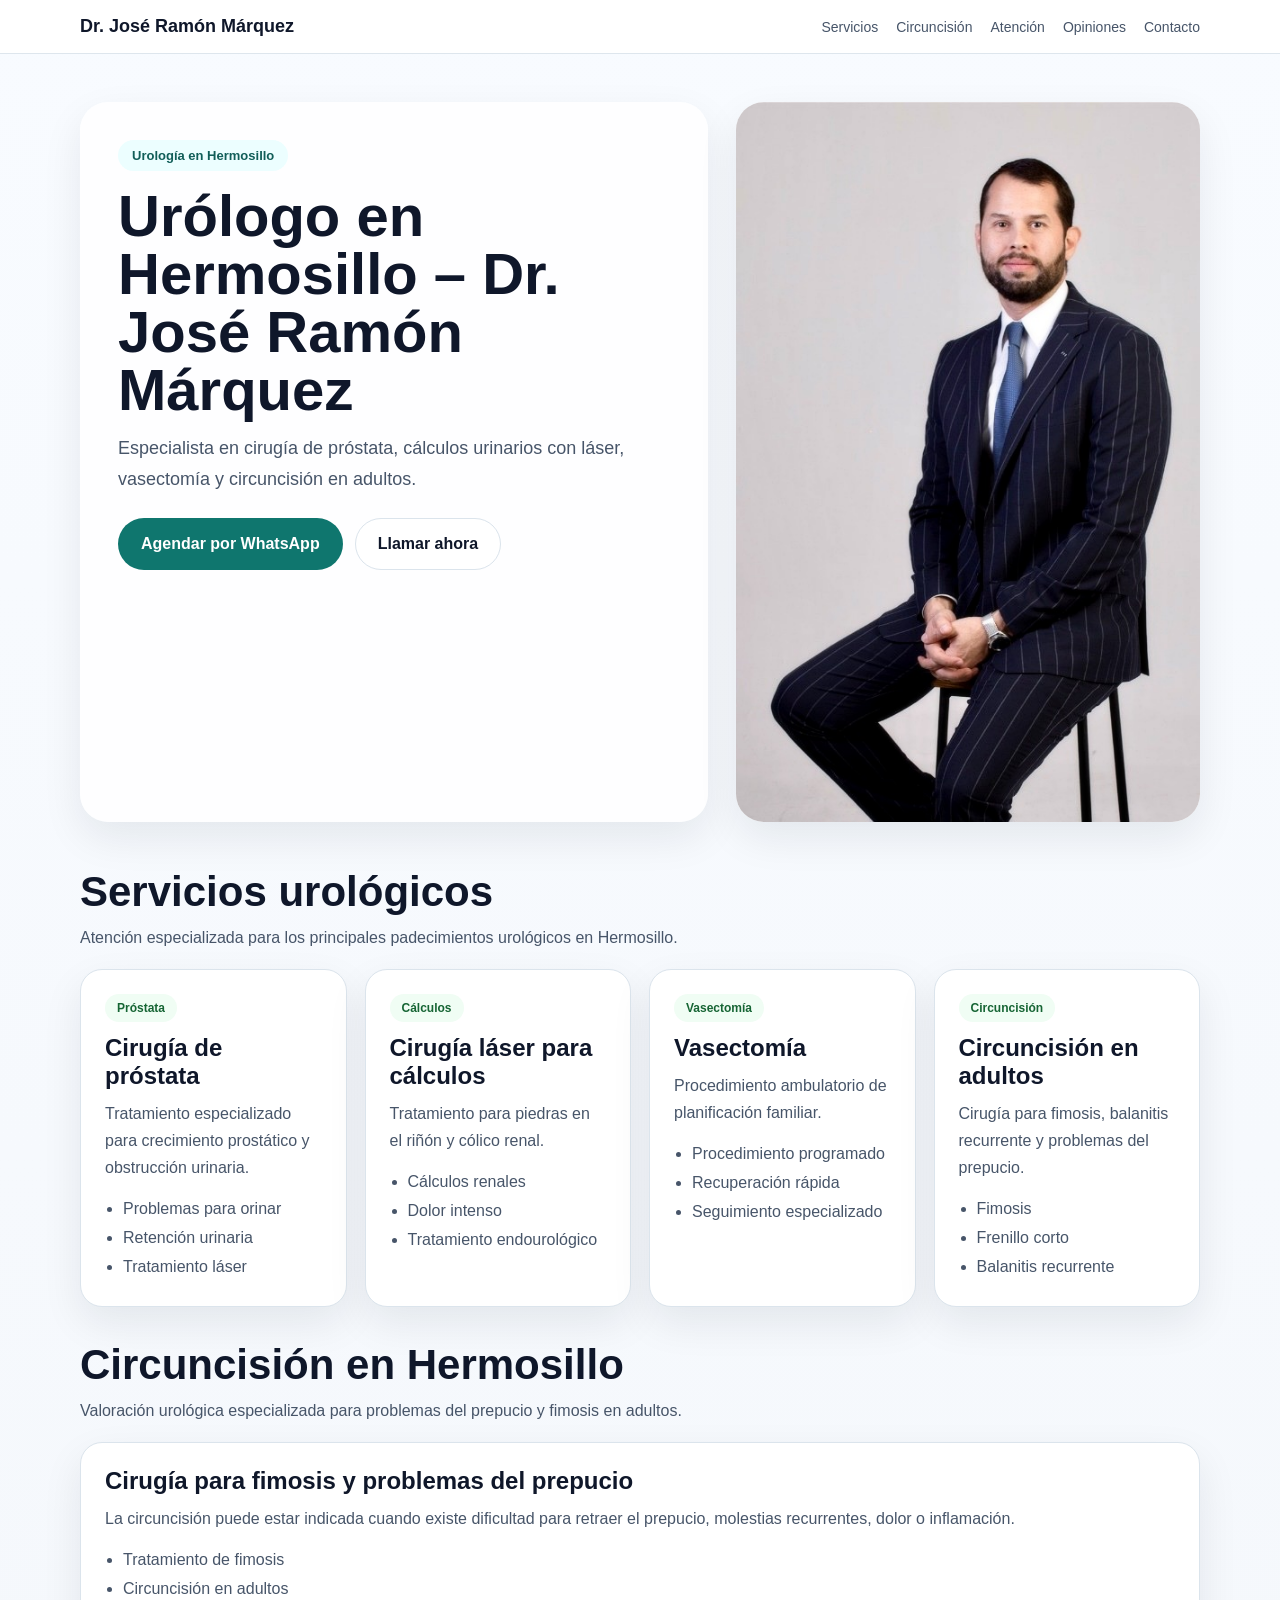
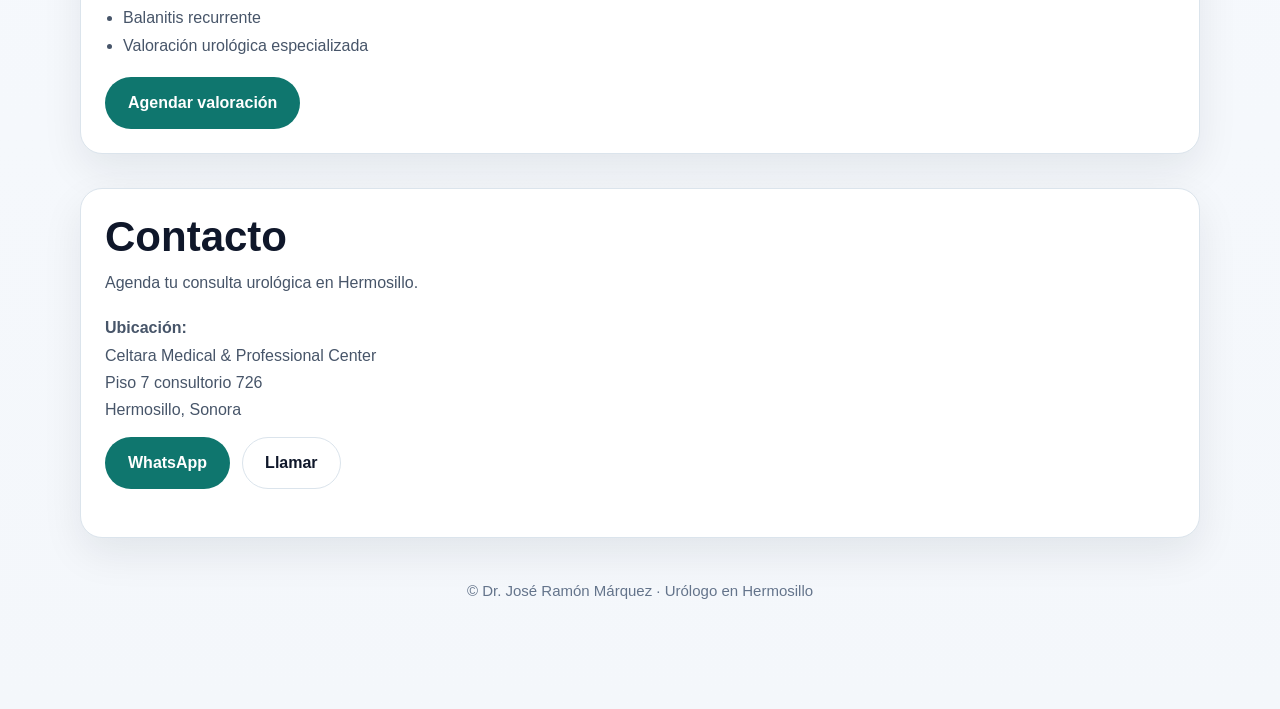
==== index.html @ 87ea0bfa "Revise SEO metadata and improve mobile layout Updated title and meta description to include addition" ====
<!DOCTYPE html>
<html lang="es">
<head>
  <!-- Google tag (gtag.js) -->
  <script async src="https://www.googletagmanager.com/gtag/js?id=AW-10890424360"></script>
  <script>
    window.dataLayer = window.dataLayer || [];
    function gtag(){dataLayer.push(arguments);}
    gtag('js', new Date());
    gtag('config', 'AW-10890424360');
  </script>

  <script>
    function gtag_report_conversion(url) {
      var callbackExecuted = false;

      var callback = function () {
        if (callbackExecuted) return;
        callbackExecuted = true;
        if (typeof(url) !== 'undefined') {
          window.location.href = url;
        }
      };

      gtag('event', 'conversion', {
        'send_to': 'AW-10890424360/ydAMCOLfy4wcEKjg-sgo',
        'event_callback': callback
      });

      setTimeout(callback, 1200);
      return false;
    }
  </script>

  <meta charset="UTF-8" />
  <meta name="viewport" content="width=device-width, initial-scale=1.0" />

  <link rel="canonical" href="https://www.urologohermosillo.mx/" />

  <title>
    Urólogo en Hermosillo | Dr. José Ramón Márquez | Próstata, Cálculos, Vasectomía y Circuncisión
  </title>

  <meta
    name="description"
    content="Urólogo en Hermosillo. Dr. José Ramón Márquez especialista en cirugía de próstata, cálculos renales, vasectomía y circuncisión en adultos. Consultorio en Celtara Medical & Professional Center. Citas por WhatsApp."
  />

  <meta
    name="keywords"
    content="urólogo en Hermosillo, urologo en Hermosillo, urólogo Hermosillo Sonora, cirugía de próstata Hermosillo, cálculos renales Hermosillo, piedras en el riñón Hermosillo, vasectomía Hermosillo, circuncisión Hermosillo, circuncision Hermosillo, cirugía de circuncisión Hermosillo, fimosis Hermosillo, circuncisión adultos Hermosillo"
  />

  <meta name="robots" content="index, follow" />

  <meta property="og:title" content="Urólogo en Hermosillo | Dr. José Ramón Márquez" />

  <meta
    property="og:description"
    content="Especialista en cirugía de próstata, cálculos urinarios, vasectomía y circuncisión en Hermosillo."
  />

  <meta property="og:type" content="website" />
  <meta property="og:url" content="https://www.urologohermosillo.mx/" />
  <meta property="og:image" content="https://www.urologohermosillo.mx/doctor.jpg" />

  <style>
    :root {
      --bg: #f4f7fb;
      --white: #ffffff;
      --text: #0f172a;
      --muted: #475569;
      --primary: #0f766e;
      --primary-dark: #115e59;
      --green: #16a34a;
      --line: #dbe4ec;
      --shadow: 0 16px 40px rgba(15, 23, 42, 0.08);
      --radius: 22px;
      --max: 1120px;
    }

    * {
      box-sizing: border-box;
    }

    html {
      scroll-behavior: smooth;
    }

    body {
      margin: 0;
      font-family: Arial, Helvetica, sans-serif;
      background: linear-gradient(180deg, #f8fbff 0%, var(--bg) 100%);
      color: var(--text);
    }

    img {
      max-width: 100%;
      display: block;
    }

    a {
      text-decoration: none;
      color: inherit;
    }

    .container {
      width: min(var(--max), calc(100% - 32px));
      margin: 0 auto;
    }

    .topbar {
      position: sticky;
      top: 0;
      z-index: 50;
      background: rgba(255,255,255,0.92);
      backdrop-filter: blur(10px);
      border-bottom: 1px solid rgba(219,228,236,0.9);
    }

    .topbar-inner {
      display: flex;
      justify-content: space-between;
      align-items: center;
      gap: 16px;
      padding: 16px 0;
    }

    .brand {
      font-weight: 800;
      font-size: 18px;
    }

    .nav {
      display: flex;
      gap: 18px;
      font-size: 14px;
      color: var(--muted);
      flex-wrap: wrap;
    }

    .hero {
      padding: 48px 0 22px;
    }

    .hero-grid {
      display: grid;
      grid-template-columns: 1.15fr 0.85fr;
      gap: 28px;
      align-items: stretch;
    }

    .panel {
      background: rgba(255,255,255,0.88);
      border-radius: 28px;
      box-shadow: var(--shadow);
      overflow: hidden;
    }

    .hero-copy {
      padding: 38px;
    }

    .eyebrow {
      display: inline-block;
      margin-bottom: 16px;
      padding: 8px 14px;
      background: #ecfeff;
      color: var(--primary-dark);
      border-radius: 999px;
      font-size: 13px;
      font-weight: 700;
    }

    h1 {
      margin: 0 0 14px;
      font-size: clamp(34px, 5vw, 58px);
      line-height: 1;
    }

    .lead {
      margin: 0 0 24px;
      color: var(--muted);
      font-size: 18px;
      line-height: 1.7;
    }

    .cta-row {
      display: flex;
      flex-wrap: wrap;
      gap: 12px;
      margin-bottom: 24px;
    }

    .btn {
      display: inline-flex;
      align-items: center;
      justify-content: center;
      min-height: 52px;
      padding: 14px 22px;
      border-radius: 999px;
      font-weight: 700;
      border: 1px solid transparent;
    }

    .btn-primary {
      background: var(--primary);
      color: #fff;
    }

    .btn-secondary {
      background: #fff;
      color: var(--text);
      border-color: var(--line);
    }

    .hero-photo img {
      width: 100%;
      height: 100%;
      object-fit: cover;
      object-position: center top;
    }

    .section {
      padding: 24px 0 10px;
    }

    .section-head {
      margin-bottom: 18px;
    }

    .section-head h2 {
      margin: 0 0 8px;
      font-size: clamp(28px, 4vw, 42px);
    }

    .section-head p {
      margin: 0;
      color: var(--muted);
      line-height: 1.7;
    }

    .grid-4 {
      display: grid;
      grid-template-columns: repeat(4, 1fr);
      gap: 18px;
    }

    .grid-3 {
      display: grid;
      grid-template-columns: repeat(3, 1fr);
      gap: 18px;
    }

    .card {
      background: var(--white);
      border: 1px solid var(--line);
      border-radius: var(--radius);
      box-shadow: var(--shadow);
      padding: 24px;
    }

    .tag {
      display: inline-block;
      margin-bottom: 12px;
      padding: 7px 12px;
      border-radius: 999px;
      background: #f0fdf4;
      color: #166534;
      font-size: 12px;
      font-weight: 800;
    }

    .service h3 {
      margin: 0 0 10px;
      font-size: 24px;
    }

    .service p {
      margin: 0 0 14px;
      color: var(--muted);
      line-height: 1.7;
    }

    .service ul {
      margin: 0;
      padding-left: 18px;
      color: var(--muted);
      line-height: 1.8;
    }

    .btn-service {
      margin-top: 16px;
    }

    footer {
      padding: 34px 0 110px;
      text-align: center;
      color: #64748b;
      font-size: 15px;
    }

    @media (max-width: 1000px) {
      .grid-4 {
        grid-template-columns: repeat(2, 1fr);
      }
    }

    @media (max-width: 900px) {

      .nav {
        display: none;
      }

      .hero-grid,
      .grid-4,
      .grid-3 {
        grid-template-columns: 1fr;
      }

      .hero-copy {
        padding: 28px;
      }
    }
  </style>
</head>

<body>

<header class="topbar">
  <div class="container topbar-inner">

    <div class="brand">
      Dr. José Ramón Márquez
    </div>

    <nav class="nav">
      <a href="#servicios">Servicios</a>
      <a href="#circuncision">Circuncisión</a>
      <a href="#seo-local">Atención</a>
      <a href="#opiniones">Opiniones</a>
      <a href="#contacto">Contacto</a>
    </nav>

  </div>
</header>

<main>

<section class="hero">
  <div class="container hero-grid">

    <div class="panel hero-copy">

      <div class="eyebrow">
        Urología en Hermosillo
      </div>

      <h1>
        Urólogo en Hermosillo – Dr. José Ramón Márquez
      </h1>

      <p class="lead">
        Especialista en cirugía de próstata, cálculos urinarios con láser, vasectomía y circuncisión en adultos.
      </p>

      <div class="cta-row">

        <a
          class="btn btn-primary"
          href="https://wa.me/526621682543"
          onclick="return gtag_report_conversion(this.href);"
        >
          Agendar por WhatsApp
        </a>

        <a
          class="btn btn-secondary"
          href="tel:+526621682543"
        >
          Llamar ahora
        </a>

      </div>

    </div>

    <div class="panel hero-photo">
      <img
        src="doctor.jpg"
        alt="Dr José Ramón Márquez urólogo en Hermosillo"
      />
    </div>

  </div>
</section>

<section class="section" id="servicios">

  <div class="container">

    <div class="section-head">
      <h2>Servicios urológicos</h2>

      <p>
        Atención especializada para los principales padecimientos urológicos en Hermosillo.
      </p>
    </div>

    <div class="grid-4">

      <article class="card service">

        <div class="tag">Próstata</div>

        <h3>
          Cirugía de próstata
        </h3>

        <p>
          Tratamiento especializado para crecimiento prostático y obstrucción urinaria.
        </p>

        <ul>
          <li>Problemas para orinar</li>
          <li>Retención urinaria</li>
          <li>Tratamiento láser</li>
        </ul>

      </article>

      <article class="card service">

        <div class="tag">Cálculos</div>

        <h3>
          Cirugía láser para cálculos
        </h3>

        <p>
          Tratamiento para piedras en el riñón y cólico renal.
        </p>

        <ul>
          <li>Cálculos renales</li>
          <li>Dolor intenso</li>
          <li>Tratamiento endourológico</li>
        </ul>

      </article>

      <article class="card service">

        <div class="tag">Vasectomía</div>

        <h3>
          Vasectomía
        </h3>

        <p>
          Procedimiento ambulatorio de planificación familiar.
        </p>

        <ul>
          <li>Procedimiento programado</li>
          <li>Recuperación rápida</li>
          <li>Seguimiento especializado</li>
        </ul>

      </article>

      <article class="card service" id="circuncision">

        <div class="tag">Circuncisión</div>

        <h3>
          Circuncisión en adultos
        </h3>

        <p>
          Cirugía para fimosis, balanitis recurrente y problemas del prepucio.
        </p>

        <ul>
          <li>Fimosis</li>
          <li>Frenillo corto</li>
          <li>Balanitis recurrente</li>
        </ul>

      </article>

    </div>
  </div>
</section>

<section class="section">

  <div class="container">

    <div class="section-head">
      <h2>
        Circuncisión en Hermosillo
      </h2>

      <p>
        Valoración urológica especializada para problemas del prepucio y fimosis en adultos.
      </p>
    </div>

    <div class="card service">

      <h3>
        Cirugía para fimosis y problemas del prepucio
      </h3>

      <p>
        La circuncisión puede estar indicada cuando existe dificultad para retraer el prepucio, molestias recurrentes, dolor o inflamación.
      </p>

      <ul>
        <li>Tratamiento de fimosis</li>
        <li>Circuncisión en adultos</li>
        <li>Balanitis recurrente</li>
        <li>Valoración urológica especializada</li>
      </ul>

      <a
        class="btn btn-primary btn-service"
        href="https://wa.me/526621682543"
        onclick="return gtag_report_conversion(this.href);"
      >
        Agendar valoración
      </a>

    </div>
  </div>
</section>

<section class="section" id="contacto">

  <div class="container">

    <div class="card service">

      <div class="section-head">

        <h2>
          Contacto
        </h2>

        <p>
          Agenda tu consulta urológica en Hermosillo.
        </p>

      </div>

      <p>
        <strong>Ubicación:</strong><br>
        Celtara Medical & Professional Center<br>
        Piso 7 consultorio 726<br>
        Hermosillo, Sonora
      </p>

      <div class="cta-row">

        <a
          class="btn btn-primary"
          href="https://wa.me/526621682543"
          onclick="return gtag_report_conversion(this.href);"
        >
          WhatsApp
        </a>

        <a
          class="btn btn-secondary"
          href="tel:+526621682543"
        >
          Llamar
        </a>

      </div>

    </div>

  </div>
</section>

</main>

<footer>
  © Dr. José Ramón Márquez · Urólogo en Hermosillo
</footer>

</body>
</html>
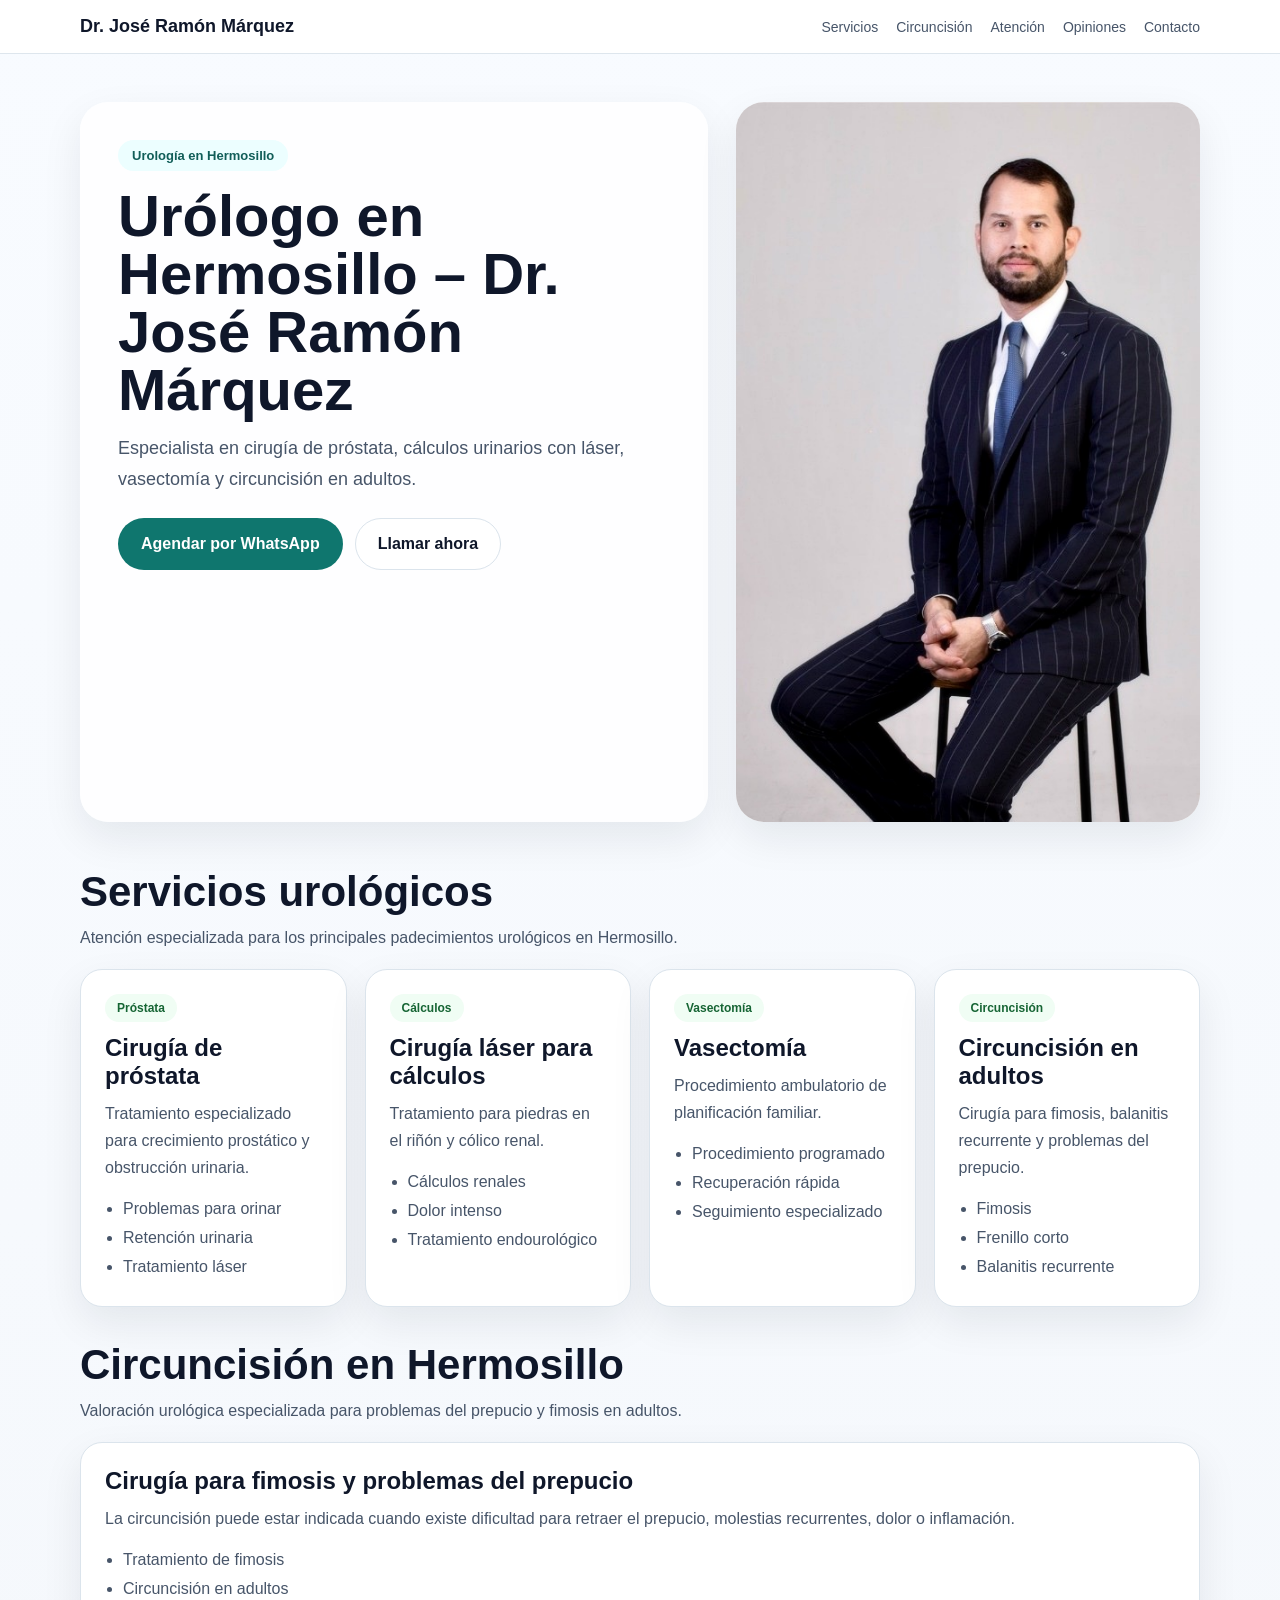
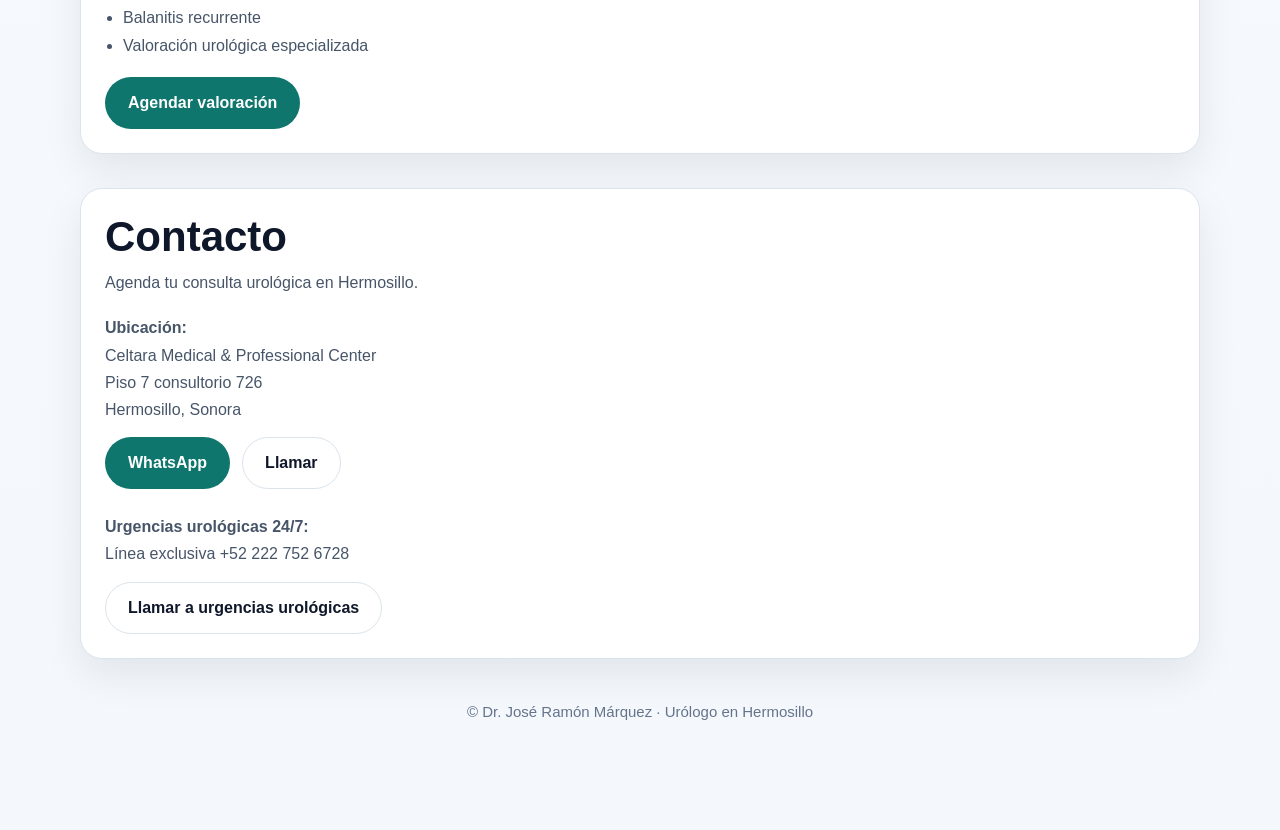
==== commit 5bce5f88: "Separate primary and emergency phone numbers in index.html" ====
--- a/index.html
+++ b/index.html
@@ -580,6 +580,15 @@
 
       </div>
 
+      <p>
+        <strong>Urgencias urológicas 24/7:</strong><br>
+        Línea exclusiva +52 222 752 6728
+      </p>
+
+      <a class="btn btn-secondary" href="tel:+522227526728">
+        Llamar a urgencias urológicas
+      </a>
+
     </div>
 
   </div>
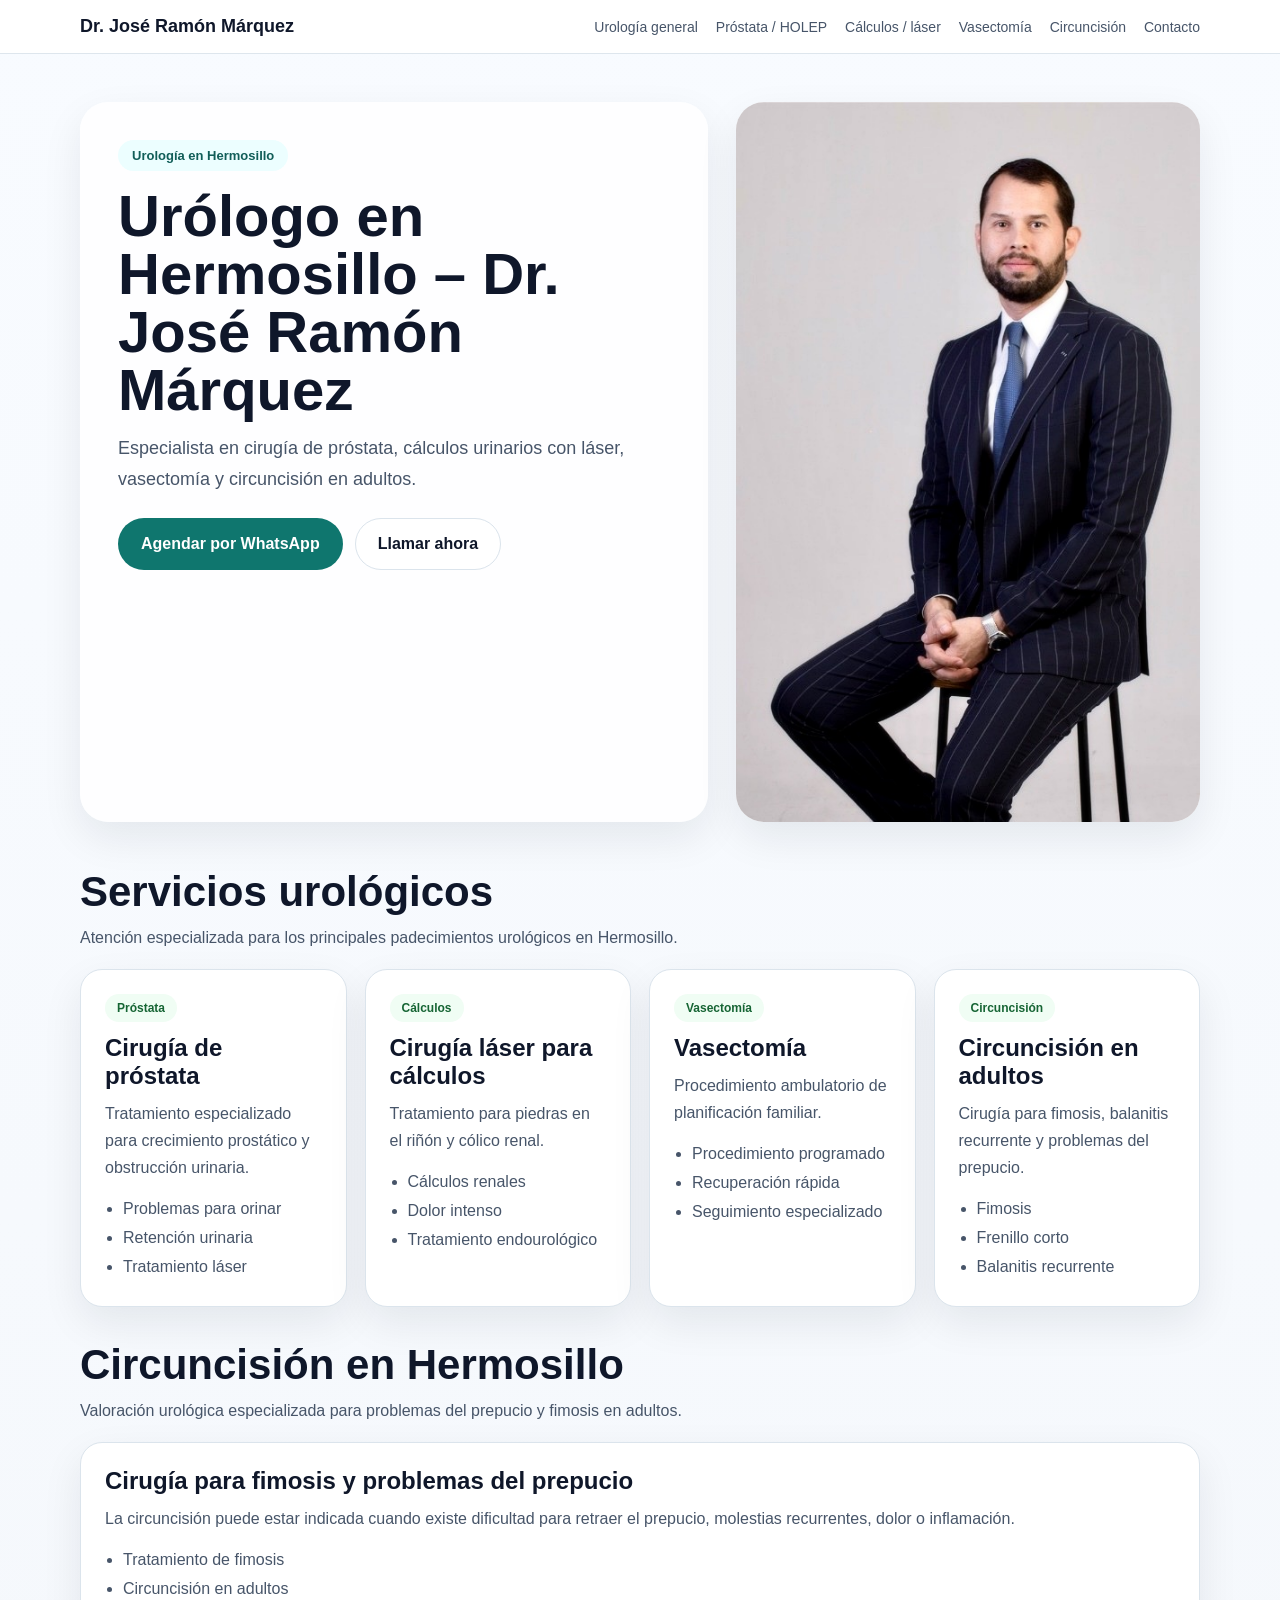
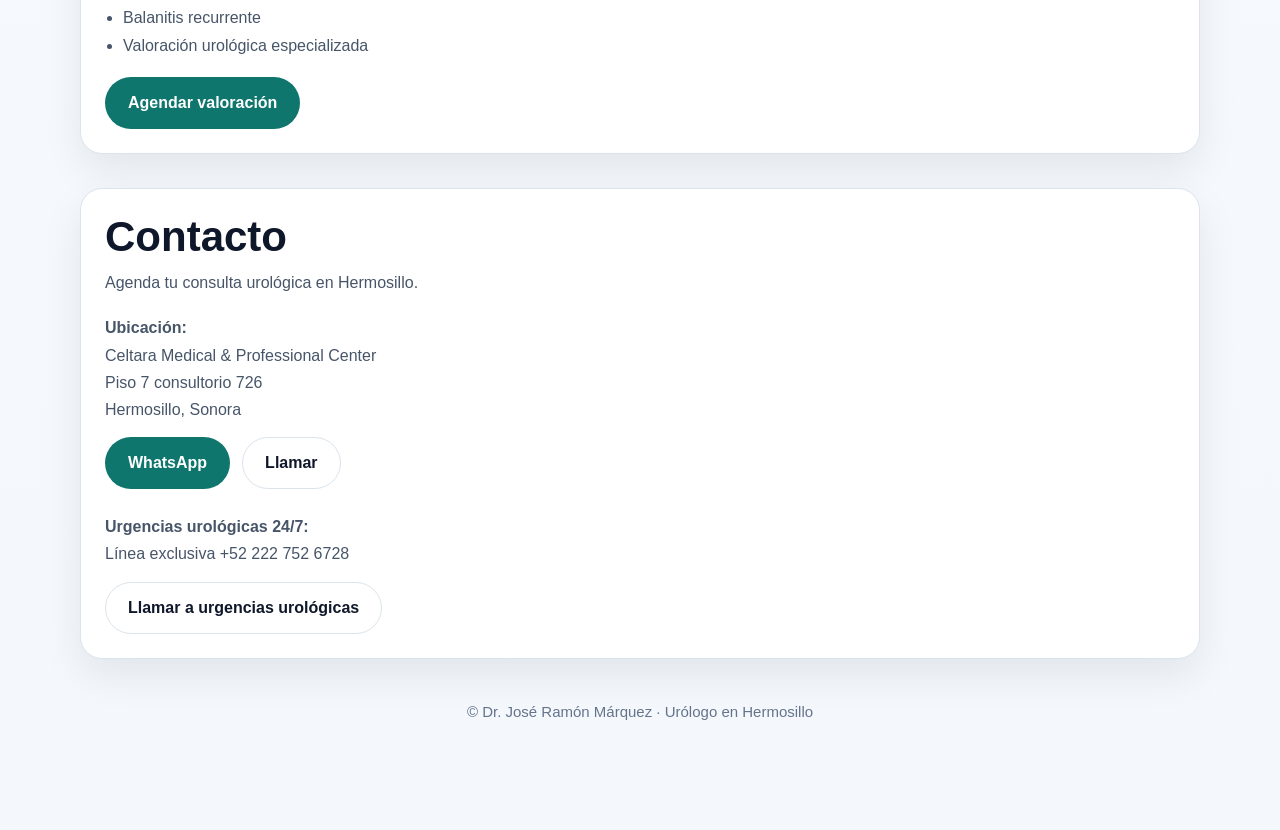
==== commit 0fd72ca1: "Fix internal navigation links in index.html" ====
--- a/index.html
+++ b/index.html
@@ -335,12 +335,13 @@
     </div>
 
     <nav class="nav">
-      <a href="#servicios">Servicios</a>
-      <a href="#circuncision">Circuncisión</a>
-      <a href="#seo-local">Atención</a>
-      <a href="#opiniones">Opiniones</a>
-      <a href="#contacto">Contacto</a>
-    </nav>
+        <a href="urologo-hermosillo.html">Urología general</a>
+        <a href="prostata.html">Próstata / HOLEP</a>
+        <a href="calculos.html">Cálculos / láser</a>
+        <a href="vasectomia.html">Vasectomía</a>
+        <a href="circuncision.html">Circuncisión</a>
+        <a href="contacto.html">Contacto</a>
+      </nav>
 
   </div>
 </header>
@@ -409,7 +410,7 @@
 
     <div class="grid-4">
 
-      <article class="card service">
+      <a class="card service" href="prostata.html">
 
         <div class="tag">Próstata</div>
 
@@ -427,9 +428,9 @@
           <li>Tratamiento láser</li>
         </ul>
 
-      </article>
-
-      <article class="card service">
+      </a>
+
+      <a class="card service" href="calculos.html">
 
         <div class="tag">Cálculos</div>
 
@@ -447,9 +448,9 @@
           <li>Tratamiento endourológico</li>
         </ul>
 
-      </article>
-
-      <article class="card service">
+      </a>
+
+      <a class="card service" href="vasectomia.html">
 
         <div class="tag">Vasectomía</div>
 
@@ -467,9 +468,9 @@
           <li>Seguimiento especializado</li>
         </ul>
 
-      </article>
-
-      <article class="card service" id="circuncision">
+      </a>
+
+      <a class="card service" href="circuncision.html">
 
         <div class="tag">Circuncisión</div>
 
@@ -487,7 +488,7 @@
           <li>Balanitis recurrente</li>
         </ul>
 
-      </article>
+      </a>
 
     </div>
   </div>
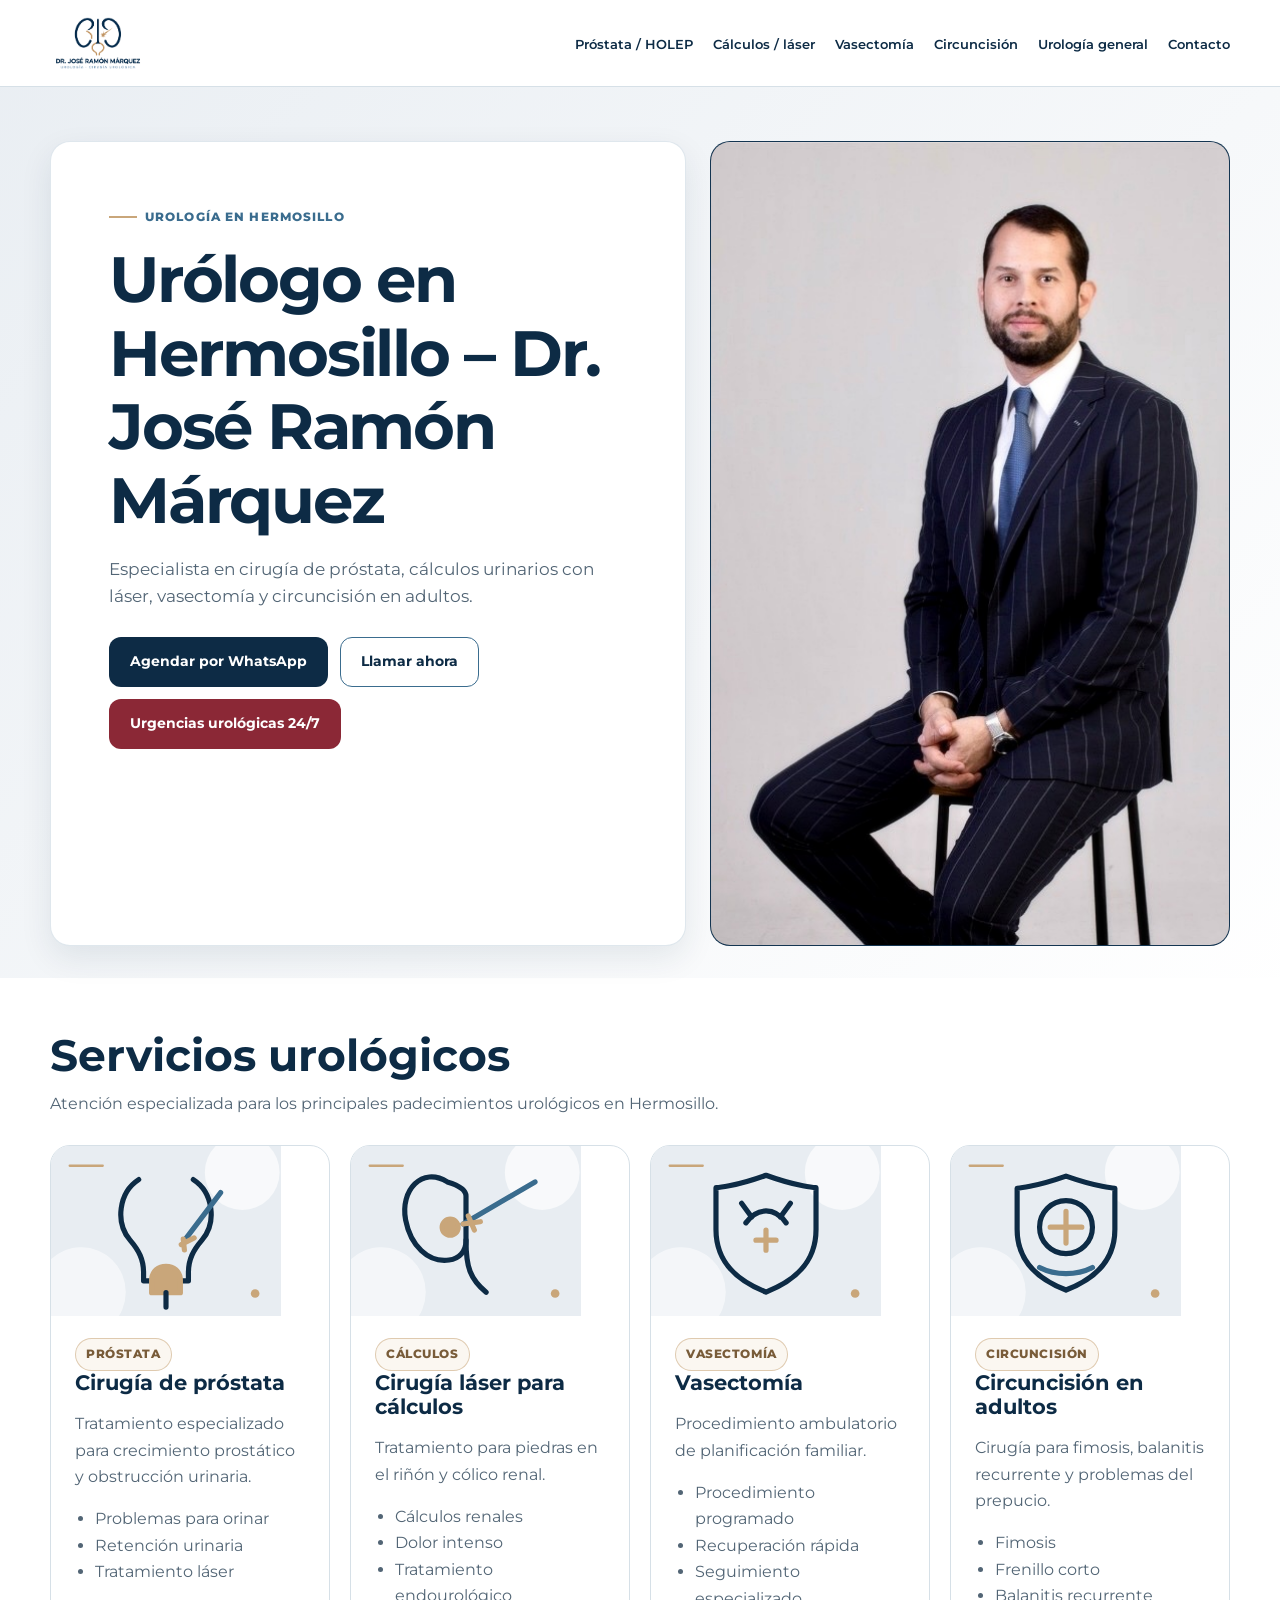
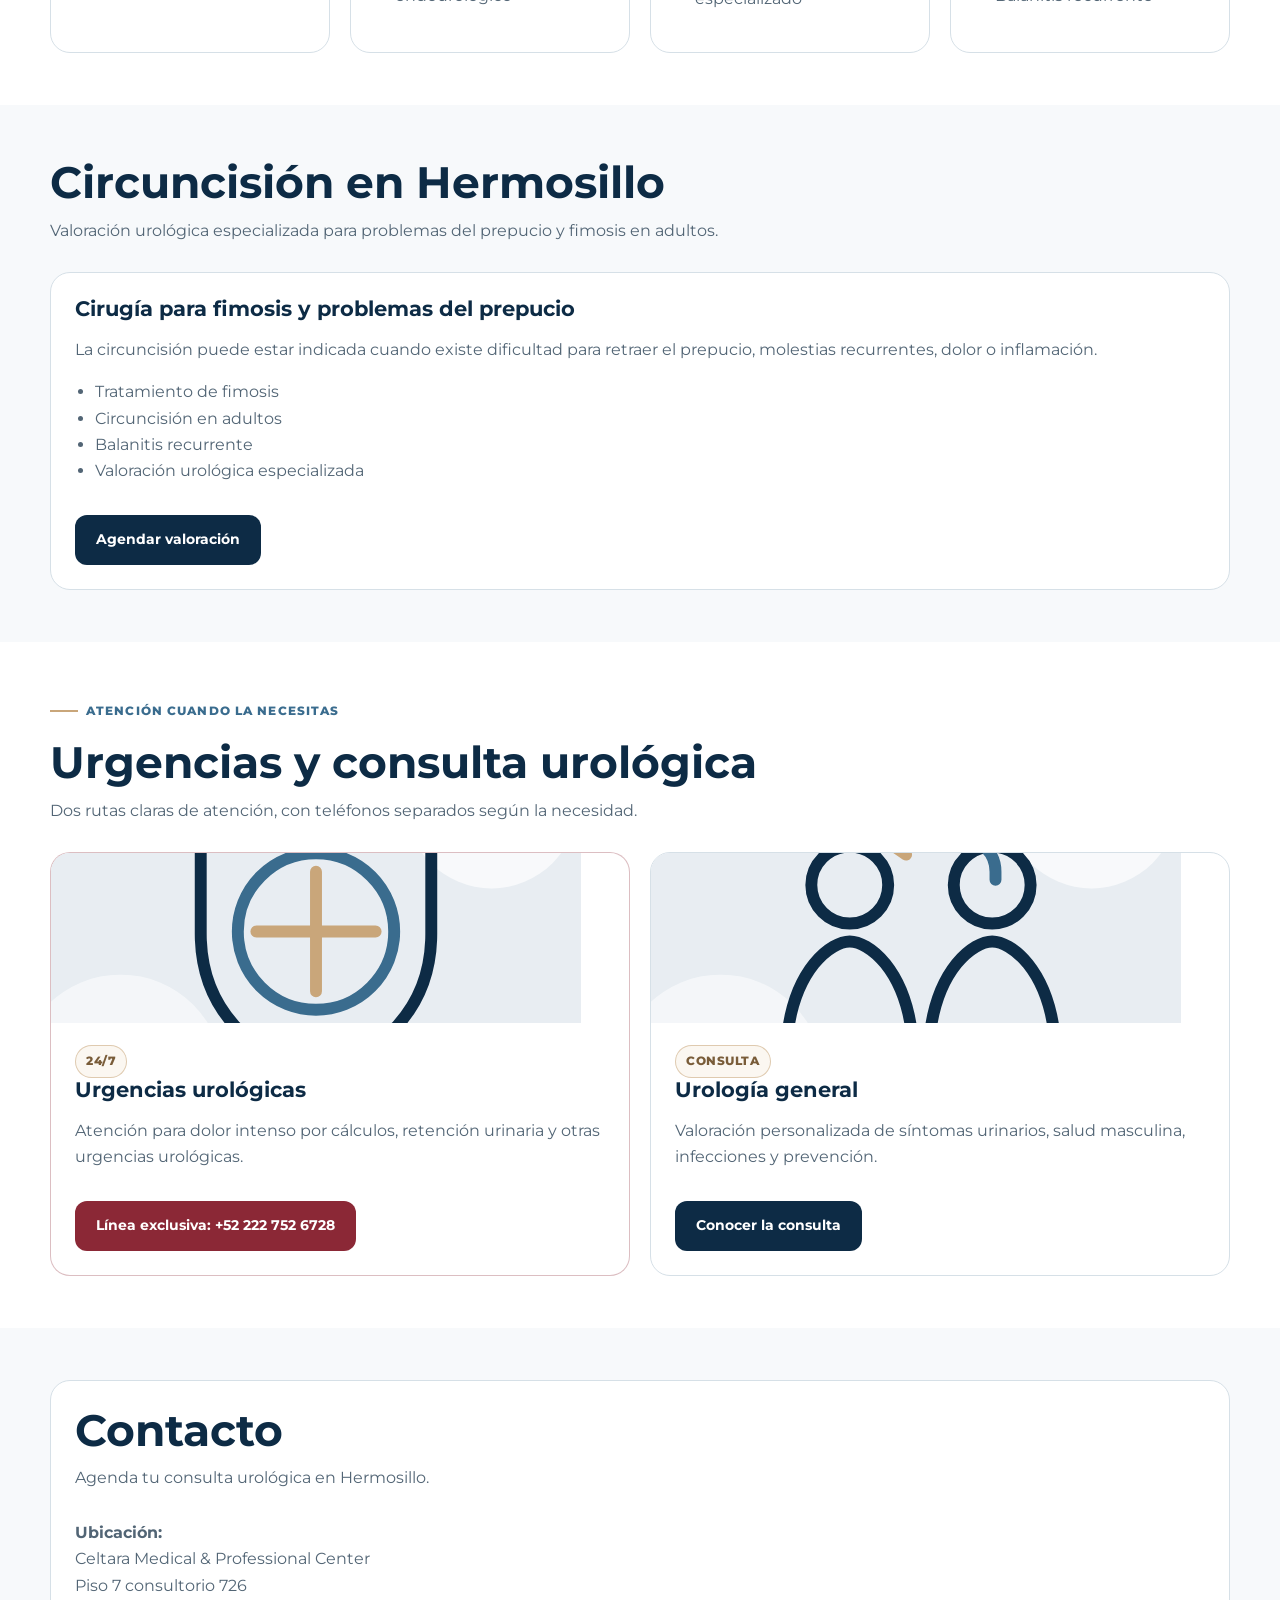
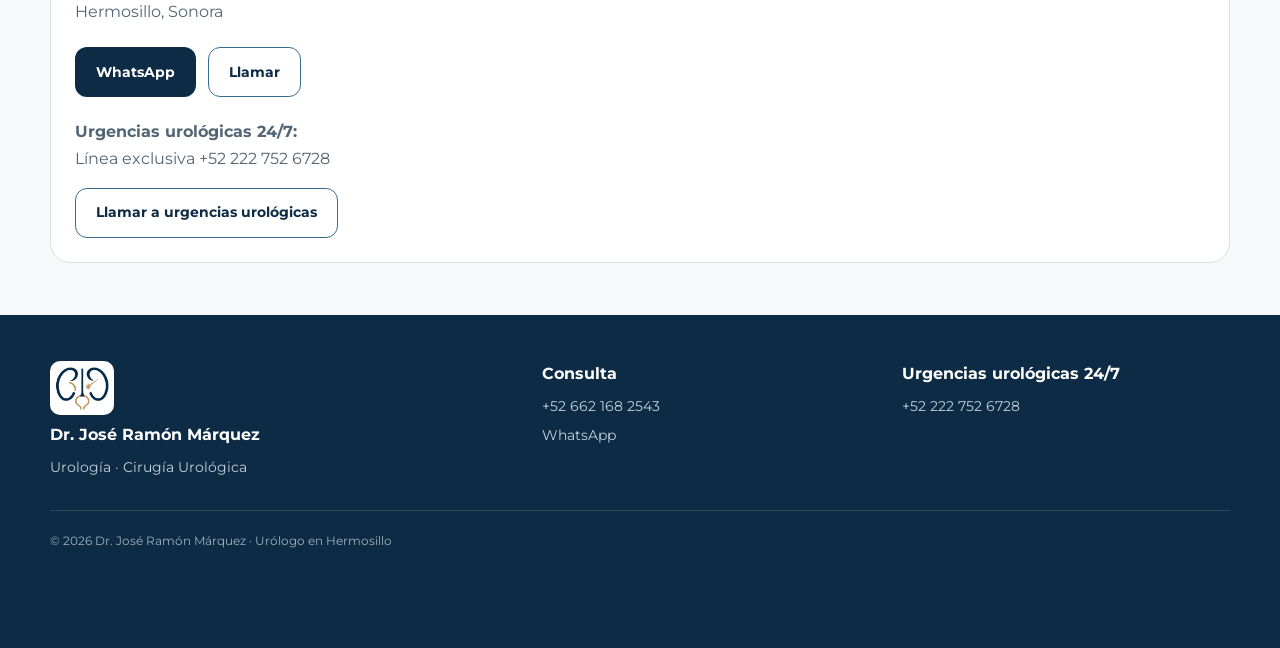
==== commit a39257fa: "Redesign site with JRM medical brand system" ====
--- a/index.html
+++ b/index.html
@@ -10,28 +10,6 @@
     gtag('config', 'AW-10890424360');
   </script>
 
-  <script>
-    function gtag_report_conversion(url) {
-      var callbackExecuted = false;
-
-      var callback = function () {
-        if (callbackExecuted) return;
-        callbackExecuted = true;
-        if (typeof(url) !== 'undefined') {
-          window.location.href = url;
-        }
-      };
-
-      gtag('event', 'conversion', {
-        'send_to': 'AW-10890424360/ydAMCOLfy4wcEKjg-sgo',
-        'event_callback': callback
-      });
-
-      setTimeout(callback, 1200);
-      return false;
-    }
-  </script>
-
   <meta charset="UTF-8" />
   <meta name="viewport" content="width=device-width, initial-scale=1.0" />
 
@@ -64,285 +42,35 @@
   <meta property="og:url" content="https://www.urologohermosillo.mx/" />
   <meta property="og:image" content="https://www.urologohermosillo.mx/doctor.jpg" />
 
-  <style>
-    :root {
-      --bg: #f4f7fb;
-      --white: #ffffff;
-      --text: #0f172a;
-      --muted: #475569;
-      --primary: #0f766e;
-      --primary-dark: #115e59;
-      --green: #16a34a;
-      --line: #dbe4ec;
-      --shadow: 0 16px 40px rgba(15, 23, 42, 0.08);
-      --radius: 22px;
-      --max: 1120px;
-    }
-
-    * {
-      box-sizing: border-box;
-    }
-
-    html {
-      scroll-behavior: smooth;
-    }
-
-    body {
-      margin: 0;
-      font-family: Arial, Helvetica, sans-serif;
-      background: linear-gradient(180deg, #f8fbff 0%, var(--bg) 100%);
-      color: var(--text);
-    }
-
-    img {
-      max-width: 100%;
-      display: block;
-    }
-
-    a {
-      text-decoration: none;
-      color: inherit;
-    }
-
-    .container {
-      width: min(var(--max), calc(100% - 32px));
-      margin: 0 auto;
-    }
-
-    .topbar {
-      position: sticky;
-      top: 0;
-      z-index: 50;
-      background: rgba(255,255,255,0.92);
-      backdrop-filter: blur(10px);
-      border-bottom: 1px solid rgba(219,228,236,0.9);
-    }
-
-    .topbar-inner {
-      display: flex;
-      justify-content: space-between;
-      align-items: center;
-      gap: 16px;
-      padding: 16px 0;
-    }
-
-    .brand {
-      font-weight: 800;
-      font-size: 18px;
-    }
-
-    .nav {
-      display: flex;
-      gap: 18px;
-      font-size: 14px;
-      color: var(--muted);
-      flex-wrap: wrap;
-    }
-
-    .hero {
-      padding: 48px 0 22px;
-    }
-
-    .hero-grid {
-      display: grid;
-      grid-template-columns: 1.15fr 0.85fr;
-      gap: 28px;
-      align-items: stretch;
-    }
-
-    .panel {
-      background: rgba(255,255,255,0.88);
-      border-radius: 28px;
-      box-shadow: var(--shadow);
-      overflow: hidden;
-    }
-
-    .hero-copy {
-      padding: 38px;
-    }
-
-    .eyebrow {
-      display: inline-block;
-      margin-bottom: 16px;
-      padding: 8px 14px;
-      background: #ecfeff;
-      color: var(--primary-dark);
-      border-radius: 999px;
-      font-size: 13px;
-      font-weight: 700;
-    }
-
-    h1 {
-      margin: 0 0 14px;
-      font-size: clamp(34px, 5vw, 58px);
-      line-height: 1;
-    }
-
-    .lead {
-      margin: 0 0 24px;
-      color: var(--muted);
-      font-size: 18px;
-      line-height: 1.7;
-    }
-
-    .cta-row {
-      display: flex;
-      flex-wrap: wrap;
-      gap: 12px;
-      margin-bottom: 24px;
-    }
-
-    .btn {
-      display: inline-flex;
-      align-items: center;
-      justify-content: center;
-      min-height: 52px;
-      padding: 14px 22px;
-      border-radius: 999px;
-      font-weight: 700;
-      border: 1px solid transparent;
-    }
-
-    .btn-primary {
-      background: var(--primary);
-      color: #fff;
-    }
-
-    .btn-secondary {
-      background: #fff;
-      color: var(--text);
-      border-color: var(--line);
-    }
-
-    .hero-photo img {
-      width: 100%;
-      height: 100%;
-      object-fit: cover;
-      object-position: center top;
-    }
-
-    .section {
-      padding: 24px 0 10px;
-    }
-
-    .section-head {
-      margin-bottom: 18px;
-    }
-
-    .section-head h2 {
-      margin: 0 0 8px;
-      font-size: clamp(28px, 4vw, 42px);
-    }
-
-    .section-head p {
-      margin: 0;
-      color: var(--muted);
-      line-height: 1.7;
-    }
-
-    .grid-4 {
-      display: grid;
-      grid-template-columns: repeat(4, 1fr);
-      gap: 18px;
-    }
-
-    .grid-3 {
-      display: grid;
-      grid-template-columns: repeat(3, 1fr);
-      gap: 18px;
-    }
-
-    .card {
-      background: var(--white);
-      border: 1px solid var(--line);
-      border-radius: var(--radius);
-      box-shadow: var(--shadow);
-      padding: 24px;
-    }
-
-    .tag {
-      display: inline-block;
-      margin-bottom: 12px;
-      padding: 7px 12px;
-      border-radius: 999px;
-      background: #f0fdf4;
-      color: #166534;
-      font-size: 12px;
-      font-weight: 800;
-    }
-
-    .service h3 {
-      margin: 0 0 10px;
-      font-size: 24px;
-    }
-
-    .service p {
-      margin: 0 0 14px;
-      color: var(--muted);
-      line-height: 1.7;
-    }
-
-    .service ul {
-      margin: 0;
-      padding-left: 18px;
-      color: var(--muted);
-      line-height: 1.8;
-    }
-
-    .btn-service {
-      margin-top: 16px;
-    }
-
-    footer {
-      padding: 34px 0 110px;
-      text-align: center;
-      color: #64748b;
-      font-size: 15px;
-    }
-
-    @media (max-width: 1000px) {
-      .grid-4 {
-        grid-template-columns: repeat(2, 1fr);
-      }
-    }
-
-    @media (max-width: 900px) {
-
-      .nav {
-        display: none;
-      }
-
-      .hero-grid,
-      .grid-4,
-      .grid-3 {
-        grid-template-columns: 1fr;
-      }
-
-      .hero-copy {
-        padding: 28px;
-      }
-    }
-  </style>
+  
+  <link rel="preconnect" href="https://fonts.googleapis.com">
+  <link rel="preconnect" href="https://fonts.gstatic.com" crossorigin>
+  <link href="https://fonts.googleapis.com/css2?family=Montserrat:wght@400;500;600;700;800&display=swap" rel="stylesheet">
+  <link rel="icon" type="image/png" sizes="32x32" href="assets/brand/06_Favicon_32x32.png">
+  <link rel="icon" type="image/png" sizes="64x64" href="assets/brand/06_Favicon_64x64.png">
+  <link rel="apple-touch-icon" sizes="180x180" href="assets/brand/06_Favicon_180x180.png">
+  <link rel="icon" type="image/png" sizes="192x192" href="assets/brand/06_Favicon_192x192.png">
+  <link rel="icon" type="image/png" sizes="512x512" href="assets/brand/06_Favicon_512x512.png">
+  <link rel="stylesheet" href="assets/css/styles.css">
+  <script defer src="assets/js/site.js"></script>
 </head>
 
-<body>
+<body class="page-home">
 
 <header class="topbar">
   <div class="container topbar-inner">
-
-    <div class="brand">
-      Dr. José Ramón Márquez
-    </div>
-
-    <nav class="nav">
-        <a href="urologo-hermosillo.html">Urología general</a>
-        <a href="prostata.html">Próstata / HOLEP</a>
-        <a href="calculos.html">Cálculos / láser</a>
-        <a href="vasectomia.html">Vasectomía</a>
-        <a href="circuncision.html">Circuncisión</a>
-        <a href="contacto.html">Contacto</a>
-      </nav>
-
+    <a href="index.html" class="brand" aria-label="Dr. José Ramón Márquez, inicio">
+      <img src="assets/brand/02_Logo_Principal_Transparente_Web.png" alt="Dr. José Ramón Márquez, urólogo en Hermosillo" width="320" height="206">
+    </a>
+    <button class="nav-toggle" type="button" aria-expanded="false" aria-controls="site-nav"><span></span><span></span><span></span><span class="sr-only">Abrir menú</span></button>
+    <nav class="nav" id="site-nav" aria-label="Navegación principal">
+      <a href="prostata.html">Próstata / HOLEP</a>
+      <a href="calculos.html">Cálculos / láser</a>
+      <a href="vasectomia.html">Vasectomía</a>
+      <a href="circuncision.html">Circuncisión</a>
+      <a href="urologo-hermosillo.html">Urología general</a>
+      <a href="contacto.html">Contacto</a>
+    </nav>
   </div>
 </header>
 
@@ -381,6 +109,7 @@
         >
           Llamar ahora
         </a>
+        <a class="btn btn-urgent" href="tel:+522227526728">Urgencias urológicas 24/7</a>
 
       </div>
 
@@ -388,7 +117,7 @@
 
     <div class="panel hero-photo">
       <img
-        src="doctor.jpg"
+        src="assets/images/doctor.jpg"
         alt="Dr José Ramón Márquez urólogo en Hermosillo"
       />
     </div>
@@ -411,6 +140,7 @@
     <div class="grid-4">
 
       <a class="card service" href="prostata.html">
+        <img class="card-visual" src="assets/images/prostata-holep.svg" alt="Ilustración de cirugía de próstata HOLEP" width="640" height="400" loading="lazy">
 
         <div class="tag">Próstata</div>
 
@@ -431,6 +161,7 @@
       </a>
 
       <a class="card service" href="calculos.html">
+        <img class="card-visual" src="assets/images/calculos-laser.svg" alt="Ilustración de cirugía láser para cálculos" width="640" height="400" loading="lazy">
 
         <div class="tag">Cálculos</div>
 
@@ -451,6 +182,7 @@
       </a>
 
       <a class="card service" href="vasectomia.html">
+        <img class="card-visual" src="assets/images/vasectomia.svg" alt="Ilustración de vasectomía ambulatoria" width="640" height="400" loading="lazy">
 
         <div class="tag">Vasectomía</div>
 
@@ -471,6 +203,7 @@
       </a>
 
       <a class="card service" href="circuncision.html">
+        <img class="card-visual" src="assets/images/circuncision.svg" alt="Ilustración discreta de circuncisión" width="640" height="400" loading="lazy">
 
         <div class="tag">Circuncisión</div>
 
@@ -537,6 +270,16 @@
   </div>
 </section>
 
+
+<section class="section priorities" aria-labelledby="atencion-prioritaria">
+  <div class="container">
+    <div class="section-head"><span class="section-kicker">Atención cuando la necesitas</span><h2 id="atencion-prioritaria">Urgencias y consulta urológica</h2><p>Dos rutas claras de atención, con teléfonos separados según la necesidad.</p></div>
+    <div class="grid-2">
+      <article class="card service urgent-card"><img class="card-visual" src="assets/images/urgencias.svg" alt="Atención de urgencias urológicas las 24 horas" width="640" height="400" loading="lazy"><div class="tag">24/7</div><h3>Urgencias urológicas</h3><p>Atención para dolor intenso por cálculos, retención urinaria y otras urgencias urológicas.</p><a class="btn btn-urgent btn-service" href="tel:+522227526728">Línea exclusiva: +52 222 752 6728</a></article>
+      <article class="card service"><img class="card-visual" src="assets/images/consulta-urologica.svg" alt="Consulta urológica personalizada en Hermosillo" width="640" height="400" loading="lazy"><div class="tag">Consulta</div><h3>Urología general</h3><p>Valoración personalizada de síntomas urinarios, salud masculina, infecciones y prevención.</p><a class="btn btn-primary btn-service" href="urologo-hermosillo.html">Conocer la consulta</a></article>
+    </div>
+  </div>
+</section>
 <section class="section" id="contacto">
 
   <div class="container">
@@ -597,9 +340,7 @@
 
 </main>
 
-<footer>
-  © Dr. José Ramón Márquez · Urólogo en Hermosillo
-</footer>
+<footer class="site-footer"><div class="container footer-grid"><div><img src="assets/brand/03_Isotipo_Transparente.png" alt="" width="72" height="58" loading="lazy"><strong>Dr. José Ramón Márquez</strong><span>Urología · Cirugía Urológica</span></div><div><strong>Consulta</strong><a href="tel:+526621682543">+52 662 168 2543</a><a href="https://wa.me/526621682543" onclick="return gtag_report_conversion(this.href);">WhatsApp</a></div><div><strong>Urgencias urológicas 24/7</strong><a href="tel:+522227526728">+52 222 752 6728</a></div></div><div class="container footer-bottom">© <span data-current-year>2026</span> Dr. José Ramón Márquez · Urólogo en Hermosillo</div></footer>
 
 </body>
 </html>
--- a/assets/css/styles.css
+++ b/assets/css/styles.css
@@ -0,0 +1,112 @@
+:root{
+  --navy:#0D2B45;--blue:#3A6C8E;--gold:#C9A67A;--mist:#E8EDF2;--white:#fff;
+  --ink:#13283a;--muted:#526575;--line:#d6e0e7;--urgent:#8b2836;
+  --radius:20px;--max:1180px;--shadow:0 12px 32px rgba(13,43,69,.09);
+}
+*{box-sizing:border-box}
+html{scroll-behavior:smooth}
+body{margin:0;font-family:"Montserrat",Arial,sans-serif;background:#f7f9fb;color:var(--ink);line-height:1.65}
+img{max-width:100%;display:block}
+a{text-decoration:none;color:inherit}
+button{font:inherit}
+.container{width:min(var(--max),calc(100% - 36px));margin-inline:auto}
+.sr-only{position:absolute;width:1px;height:1px;padding:0;margin:-1px;overflow:hidden;clip:rect(0,0,0,0);white-space:nowrap;border:0}
+.topbar{position:sticky;top:0;z-index:50;background:rgba(255,255,255,.96);border-bottom:1px solid var(--line);backdrop-filter:blur(12px)}
+.topbar-inner{min-height:86px;display:flex;align-items:center;justify-content:space-between;gap:24px}
+.brand{display:block;width:230px;flex:none}
+.brand img{width:100%;height:64px;object-fit:contain;object-position:left center}
+.nav{display:flex;align-items:center;justify-content:flex-end;gap:20px;font-size:.82rem;font-weight:600;color:var(--navy)}
+.nav a{position:relative;padding:30px 0 26px}
+.nav a::after{content:"";position:absolute;left:0;right:100%;bottom:21px;height:2px;background:var(--gold);transition:right .2s ease}
+.nav a:hover::after,.nav a[aria-current="page"]::after{right:0}
+.nav-toggle{display:none;width:46px;height:42px;border:1px solid var(--line);border-radius:12px;background:#fff;padding:10px}
+.nav-toggle>span:not(.sr-only){display:block;height:2px;background:var(--navy);margin:4px}
+.hero{padding:54px 0 32px;background:linear-gradient(135deg,rgba(232,237,242,.88),rgba(255,255,255,.95))}
+.hero-grid{display:grid;grid-template-columns:minmax(0,1.1fr) minmax(340px,.9fr);gap:24px;align-items:stretch}
+.panel{background:var(--white);border:1px solid rgba(58,108,142,.16);border-radius:var(--radius);overflow:hidden}
+.hero-copy{position:relative;padding:clamp(30px,5vw,58px);box-shadow:var(--shadow)}
+.eyebrow,.section-kicker{display:inline-flex;align-items:center;gap:8px;margin-bottom:16px;color:var(--blue);font-size:.78rem;font-weight:800;letter-spacing:.09em;text-transform:uppercase}
+.eyebrow::before,.section-kicker::before{content:"";width:28px;height:2px;background:var(--gold)}
+h1,h2,h3{color:var(--navy);line-height:1.15}
+h1{margin:0 0 18px;font-size:clamp(2.25rem,5vw,4rem);letter-spacing:-.035em}
+h2{margin:0 0 10px;font-size:clamp(1.8rem,4vw,2.75rem)}
+h3{margin:0 0 10px;font-size:1.3rem}
+.lead{max-width:760px;margin:0 0 26px;color:var(--muted);font-size:1.05rem}
+.cta-row{display:flex;flex-wrap:wrap;gap:12px;margin:22px 0}
+.btn{display:inline-flex;align-items:center;justify-content:center;min-height:50px;padding:12px 20px;border:1px solid transparent;border-radius:12px;font-size:.9rem;font-weight:700;transition:transform .18s ease,background .18s ease}
+.btn:hover{transform:translateY(-2px)}
+.btn-primary,.btn-green{background:var(--navy);color:#fff}
+.btn-primary:hover,.btn-green:hover{background:#143d5e}
+.btn-secondary{background:#fff;border-color:var(--blue);color:var(--navy)}
+.btn-urgent{background:var(--urgent);color:#fff}
+.hero-photo,.hero-visual{min-height:520px;background:var(--navy)}
+.hero-photo img,.hero-visual img{width:100%;height:100%;object-fit:cover}
+.page-prostata .hero-photo img,.page-calculos .hero-photo img,.page-circuncision .hero-photo img{object-fit:contain;padding:24px;background:#eef3f6}
+.inline-hero-visual{float:right;width:min(38%,320px);margin:0 0 16px 26px}
+.inline-hero-visual img{width:100%;aspect-ratio:4/3;object-fit:contain}
+.highlights{display:grid;grid-template-columns:repeat(3,1fr);gap:12px;margin-top:28px}
+.highlight{padding:16px;border-left:3px solid var(--gold);background:#f4f7f9;border-radius:0 12px 12px 0}
+.highlight strong,.highlight span{display:block}
+.highlight strong{font-size:.88rem;color:var(--navy)}
+.highlight span{margin-top:5px;color:var(--muted);font-size:.78rem;line-height:1.55}
+.back-link{display:inline-flex;margin-bottom:18px;color:var(--blue);font-weight:700}
+.section{padding:52px 0}
+.section:nth-of-type(even){background:#fff}
+.section-head{max-width:760px;margin-bottom:28px}
+.section-head p{margin:0;color:var(--muted)}
+.grid-4,.grid-3,.grid-2,.contact-grid,.recovery-grid{display:grid;gap:20px}
+.grid-4{grid-template-columns:repeat(4,1fr)}
+.grid-3{grid-template-columns:repeat(3,1fr)}
+.grid-2,.contact-grid{grid-template-columns:repeat(2,1fr)}
+.card{background:#fff;border:1px solid var(--line);border-radius:var(--radius);padding:24px}
+.service{position:relative;overflow:hidden;transition:transform .2s ease,border-color .2s ease}
+.service:hover{transform:translateY(-4px);border-color:var(--gold)}
+.card-visual{width:calc(100% + 48px);height:170px;object-fit:cover;margin:-24px -24px 22px;background:var(--mist)}
+.tag,.badge{display:inline-block;padding:6px 10px;border:1px solid rgba(201,166,122,.55);border-radius:999px;color:#795c39;background:#fbf7f1;font-size:.72rem;font-weight:800;letter-spacing:.05em;text-transform:uppercase}
+.service p,.service li,.card p,.card li{color:var(--muted)}
+.service ul,.card ul{padding-left:20px}
+.btn-service{margin-top:14px}
+.urgent-card{border-color:rgba(139,40,54,.3)}
+.steps{display:grid;gap:16px}
+.step{display:grid;grid-template-columns:52px 1fr;gap:16px;align-items:start;padding:20px;background:#fff;border:1px solid var(--line);border-radius:16px}
+.step-num,.recovery-num{display:grid;place-items:center;width:44px;height:44px;border-radius:50%;background:var(--navy);color:#fff;font-weight:800}
+.step-body h3{margin-top:0}
+.recovery-grid{grid-template-columns:repeat(3,1fr)}
+.recovery-card{text-align:center;padding:22px;background:#fff;border:1px solid var(--line);border-radius:16px}
+.recovery-num{margin:0 auto 12px;background:var(--gold);color:var(--navy)}
+.credentials{display:grid;gap:12px}
+.cred-item{display:flex;justify-content:space-between;gap:20px;padding:14px 0;border-bottom:1px solid var(--line)}
+.cred-label{font-weight:700;color:var(--navy)}
+.cred-value{color:var(--muted);text-align:right}
+.contact-info,.contact-method,.horario{padding:22px}
+.quick-actions{display:flex;flex-wrap:wrap;gap:12px}
+.map-frame{overflow:hidden;border-radius:var(--radius);border:1px solid var(--line)}
+.map-frame iframe{width:100%;min-height:420px;border:0}
+.icon{display:grid;place-items:center;width:48px;height:48px;border-radius:14px;background:var(--mist);color:var(--navy);font-weight:800}
+.floating-actions{position:fixed;right:18px;bottom:18px;z-index:45;display:flex;flex-direction:column;gap:10px}
+.floating-btn{display:flex;align-items:center;justify-content:center;min-height:48px;padding:11px 16px;border-radius:999px;color:#fff;font-size:.8rem;font-weight:800;box-shadow:0 8px 22px rgba(13,43,69,.18)}
+.floating-book,.floating-wa{background:var(--navy)}
+.floating-call{background:var(--blue)}
+.site-footer{padding:46px 0 96px;background:var(--navy);color:#dfe8ee}
+.footer-grid{display:grid;grid-template-columns:1.4fr 1fr 1fr;gap:32px}
+.footer-grid>div{display:flex;flex-direction:column;align-items:flex-start;gap:7px}
+.footer-grid img{width:64px;height:54px;object-fit:contain;background:#fff;border-radius:10px;padding:5px}
+.footer-grid strong{color:#fff}
+.footer-grid span,.footer-grid a{font-size:.86rem;color:#c1d0db}
+.footer-bottom{margin-top:32px;padding-top:20px;border-top:1px solid rgba(255,255,255,.14);font-size:.78rem;color:#9eb1bf}
+@media(max-width:1050px){.grid-4{grid-template-columns:repeat(2,1fr)}.nav{gap:13px;font-size:.75rem}.brand{width:190px}}
+@media(max-width:820px){
+ .topbar-inner{min-height:74px}.brand{width:175px}.brand img{height:54px}
+ .nav-toggle{display:block}.nav{display:none;position:absolute;top:74px;left:0;right:0;padding:12px 18px 20px;background:#fff;border-bottom:1px solid var(--line);box-shadow:var(--shadow)}
+ .nav.is-open{display:grid}.nav a{padding:10px 0}.nav a::after{bottom:4px}
+ .hero{padding-top:30px}.hero-grid,.grid-3,.grid-2,.contact-grid,.footer-grid{grid-template-columns:1fr}
+ .hero-photo{min-height:400px}.highlights{grid-template-columns:1fr}
+ .inline-hero-visual{float:none;width:100%;max-width:320px;margin:0 auto 20px}
+ .footer-grid{gap:24px}
+}
+@media(max-width:560px){
+ .container{width:min(100% - 24px,var(--max))}.hero-copy,.card{padding:22px}
+ .grid-4,.recovery-grid{grid-template-columns:1fr}.card-visual{width:calc(100% + 44px);margin:-22px -22px 20px}
+ .cta-row .btn{width:100%}.floating-actions{left:12px;right:12px;bottom:10px;display:grid;grid-template-columns:repeat(3,1fr)}
+ .floating-btn{padding:10px 7px;font-size:.68rem;text-align:center}.cred-item{display:block}.cred-value{text-align:left}
+}
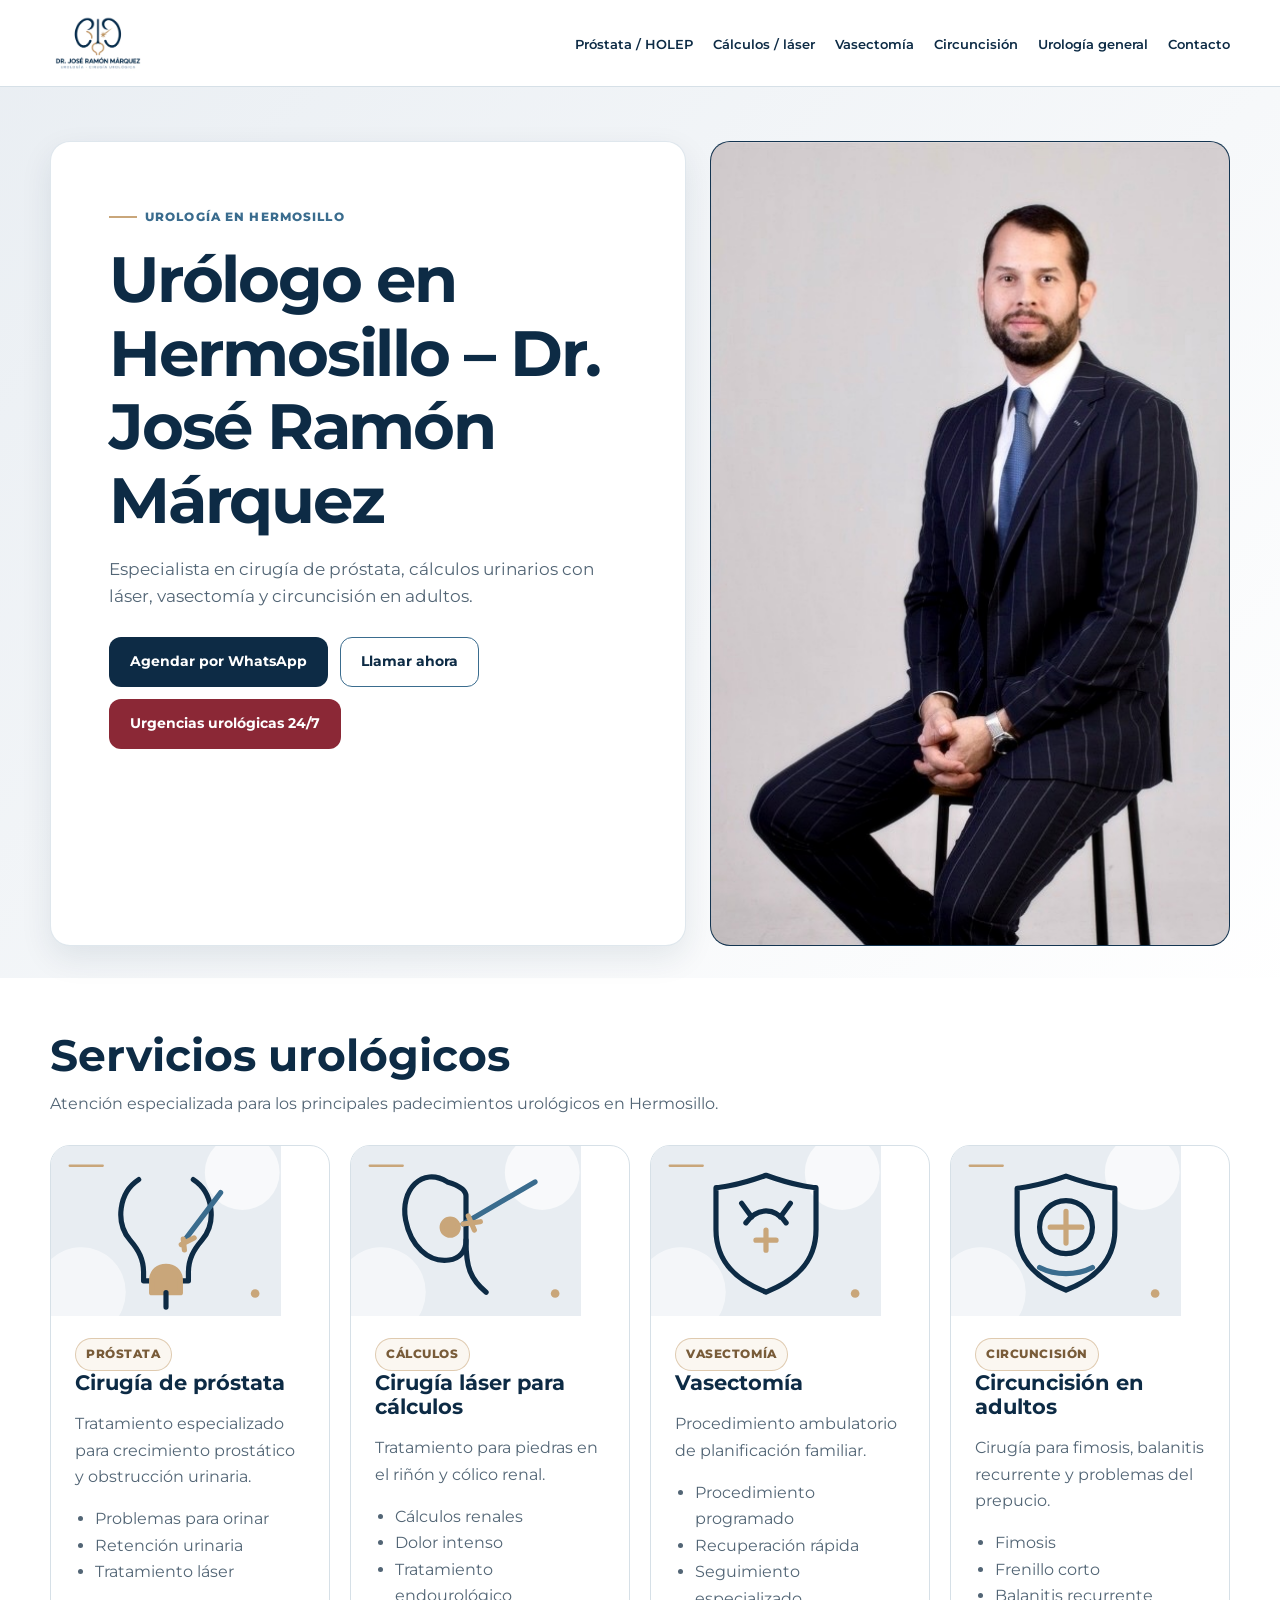
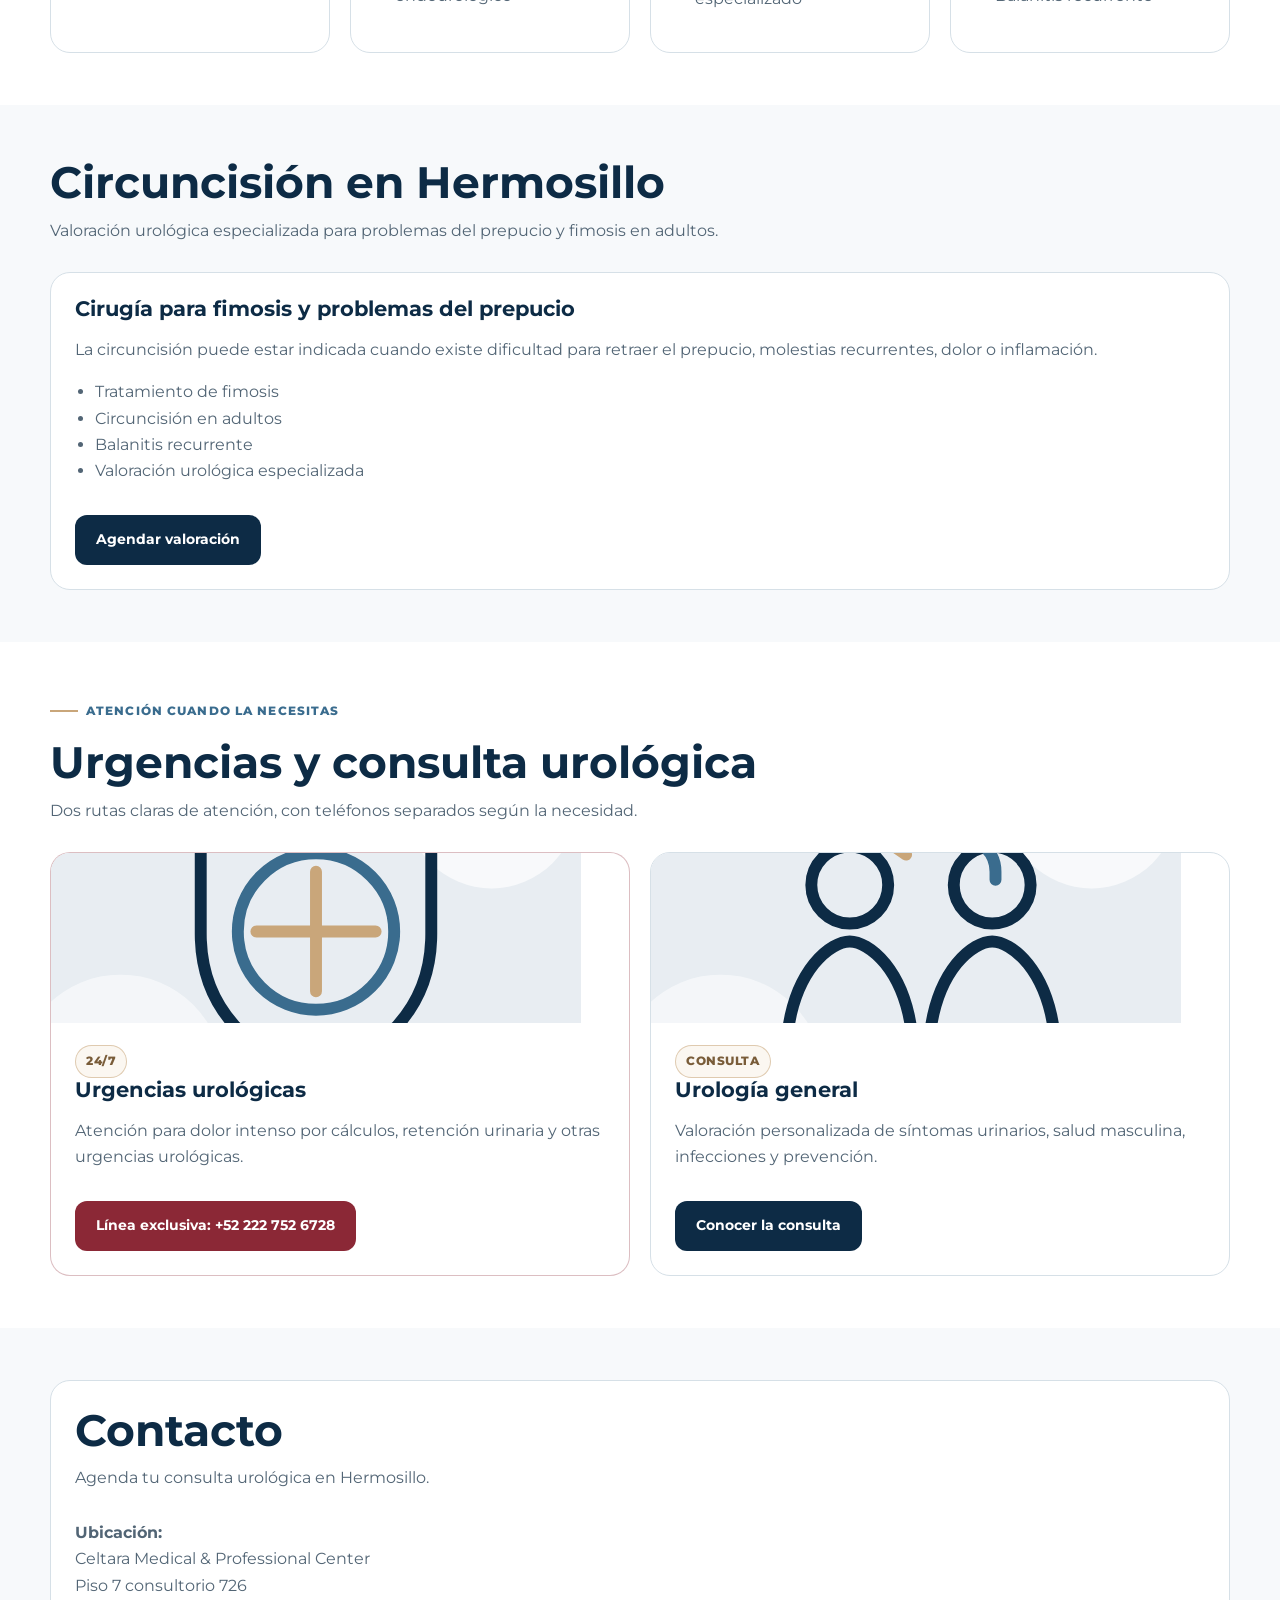
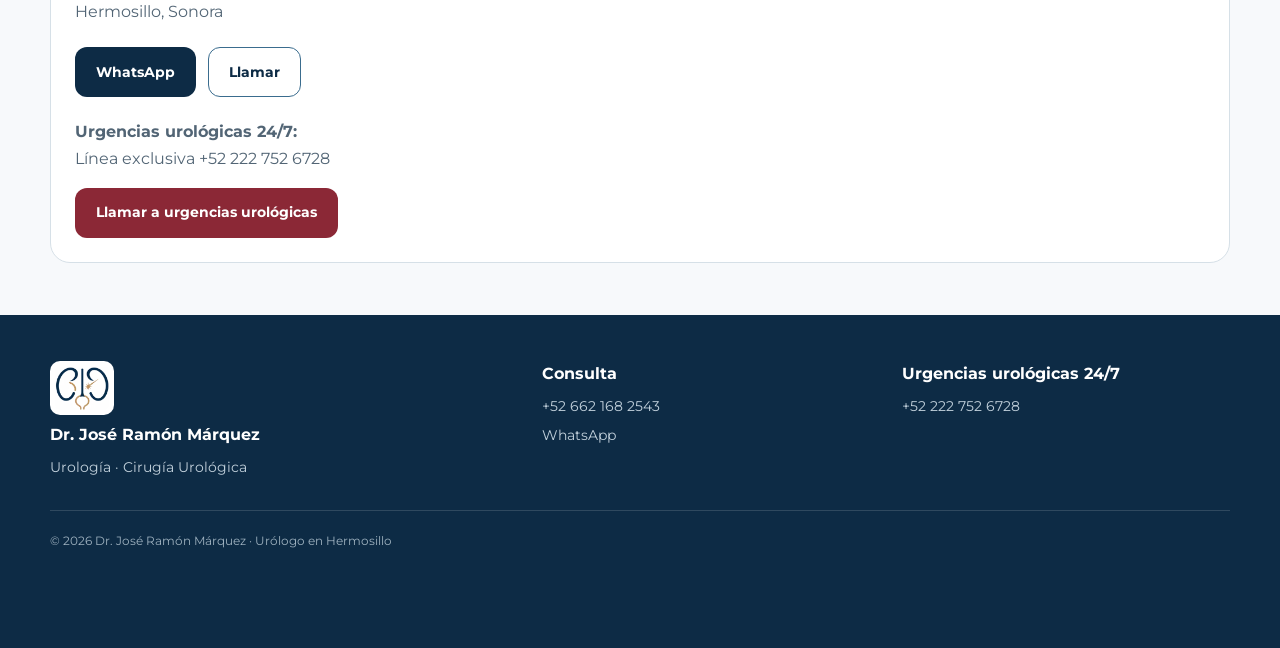
==== commit 996e2ed9: "Optimize assets and add safe interaction tracking" ====
--- a/index.html
+++ b/index.html
@@ -41,11 +41,14 @@
   <meta property="og:type" content="website" />
   <meta property="og:url" content="https://www.urologohermosillo.mx/" />
   <meta property="og:image" content="https://www.urologohermosillo.mx/doctor.jpg" />
+  <meta property="og:image:width" content="516" />
+  <meta property="og:image:height" content="800" />
+  <meta property="og:image:alt" content="Dr. José Ramón Márquez, urólogo en Hermosillo" />
 
   
   <link rel="preconnect" href="https://fonts.googleapis.com">
   <link rel="preconnect" href="https://fonts.gstatic.com" crossorigin>
-  <link href="https://fonts.googleapis.com/css2?family=Montserrat:wght@400;500;600;700;800&display=swap" rel="stylesheet">
+  <link href="https://fonts.googleapis.com/css2?family=Montserrat:wght@400;600;700;800&display=swap" rel="stylesheet">
   <link rel="icon" type="image/png" sizes="32x32" href="assets/brand/06_Favicon_32x32.png">
   <link rel="icon" type="image/png" sizes="64x64" href="assets/brand/06_Favicon_64x64.png">
   <link rel="apple-touch-icon" sizes="180x180" href="assets/brand/06_Favicon_180x180.png">
@@ -60,7 +63,7 @@
 <header class="topbar">
   <div class="container topbar-inner">
     <a href="index.html" class="brand" aria-label="Dr. José Ramón Márquez, inicio">
-      <img src="assets/brand/02_Logo_Principal_Transparente_Web.png" alt="Dr. José Ramón Márquez, urólogo en Hermosillo" width="320" height="206">
+      <img src="assets/brand/02_Logo_Principal_Transparente_Web.webp" alt="Dr. José Ramón Márquez, urólogo en Hermosillo" width="320" height="206">
     </a>
     <button class="nav-toggle" type="button" aria-expanded="false" aria-controls="site-nav"><span></span><span></span><span></span><span class="sr-only">Abrir menú</span></button>
     <nav class="nav" id="site-nav" aria-label="Navegación principal">
@@ -119,6 +122,9 @@
       <img
         src="assets/images/doctor.jpg"
         alt="Dr José Ramón Márquez urólogo en Hermosillo"
+        width="516"
+        height="800"
+        fetchpriority="high"
       />
     </div>
 
@@ -329,7 +335,7 @@
         Línea exclusiva +52 222 752 6728
       </p>
 
-      <a class="btn btn-secondary" href="tel:+522227526728">
+      <a class="btn btn-urgent" href="tel:+522227526728">
         Llamar a urgencias urológicas
       </a>
 
@@ -340,7 +346,7 @@
 
 </main>
 
-<footer class="site-footer"><div class="container footer-grid"><div><img src="assets/brand/03_Isotipo_Transparente.png" alt="" width="72" height="58" loading="lazy"><strong>Dr. José Ramón Márquez</strong><span>Urología · Cirugía Urológica</span></div><div><strong>Consulta</strong><a href="tel:+526621682543">+52 662 168 2543</a><a href="https://wa.me/526621682543" onclick="return gtag_report_conversion(this.href);">WhatsApp</a></div><div><strong>Urgencias urológicas 24/7</strong><a href="tel:+522227526728">+52 222 752 6728</a></div></div><div class="container footer-bottom">© <span data-current-year>2026</span> Dr. José Ramón Márquez · Urólogo en Hermosillo</div></footer>
+<footer class="site-footer"><div class="container footer-grid"><div><img src="assets/brand/03_Isotipo_Footer.webp" alt="" width="72" height="58" loading="lazy"><strong>Dr. José Ramón Márquez</strong><span>Urología · Cirugía Urológica</span></div><div><strong>Consulta</strong><a href="tel:+526621682543">+52 662 168 2543</a><a href="https://wa.me/526621682543" onclick="return gtag_report_conversion(this.href);">WhatsApp</a></div><div><strong>Urgencias urológicas 24/7</strong><a href="tel:+522227526728">+52 222 752 6728</a></div></div><div class="container footer-bottom">© <span data-current-year>2026</span> Dr. José Ramón Márquez · Urólogo en Hermosillo</div></footer>
 
 </body>
 </html>
--- a/assets/css/styles.css
+++ b/assets/css/styles.css
@@ -85,7 +85,7 @@
 .icon{display:grid;place-items:center;width:48px;height:48px;border-radius:14px;background:var(--mist);color:var(--navy);font-weight:800}
 .floating-actions{position:fixed;right:18px;bottom:18px;z-index:45;display:flex;flex-direction:column;gap:10px}
 .floating-btn{display:flex;align-items:center;justify-content:center;min-height:48px;padding:11px 16px;border-radius:999px;color:#fff;font-size:.8rem;font-weight:800;box-shadow:0 8px 22px rgba(13,43,69,.18)}
-.floating-book,.floating-wa{background:var(--navy)}
+.floating-wa{background:var(--navy)}
 .floating-call{background:var(--blue)}
 .site-footer{padding:46px 0 96px;background:var(--navy);color:#dfe8ee}
 .footer-grid{display:grid;grid-template-columns:1.4fr 1fr 1fr;gap:32px}
@@ -109,4 +109,4 @@
  .grid-4,.recovery-grid{grid-template-columns:1fr}.card-visual{width:calc(100% + 44px);margin:-22px -22px 20px}
  .cta-row .btn{width:100%}.floating-actions{left:12px;right:12px;bottom:10px;display:grid;grid-template-columns:repeat(3,1fr)}
  .floating-btn{padding:10px 7px;font-size:.68rem;text-align:center}.cred-item{display:block}.cred-value{text-align:left}
-}+}
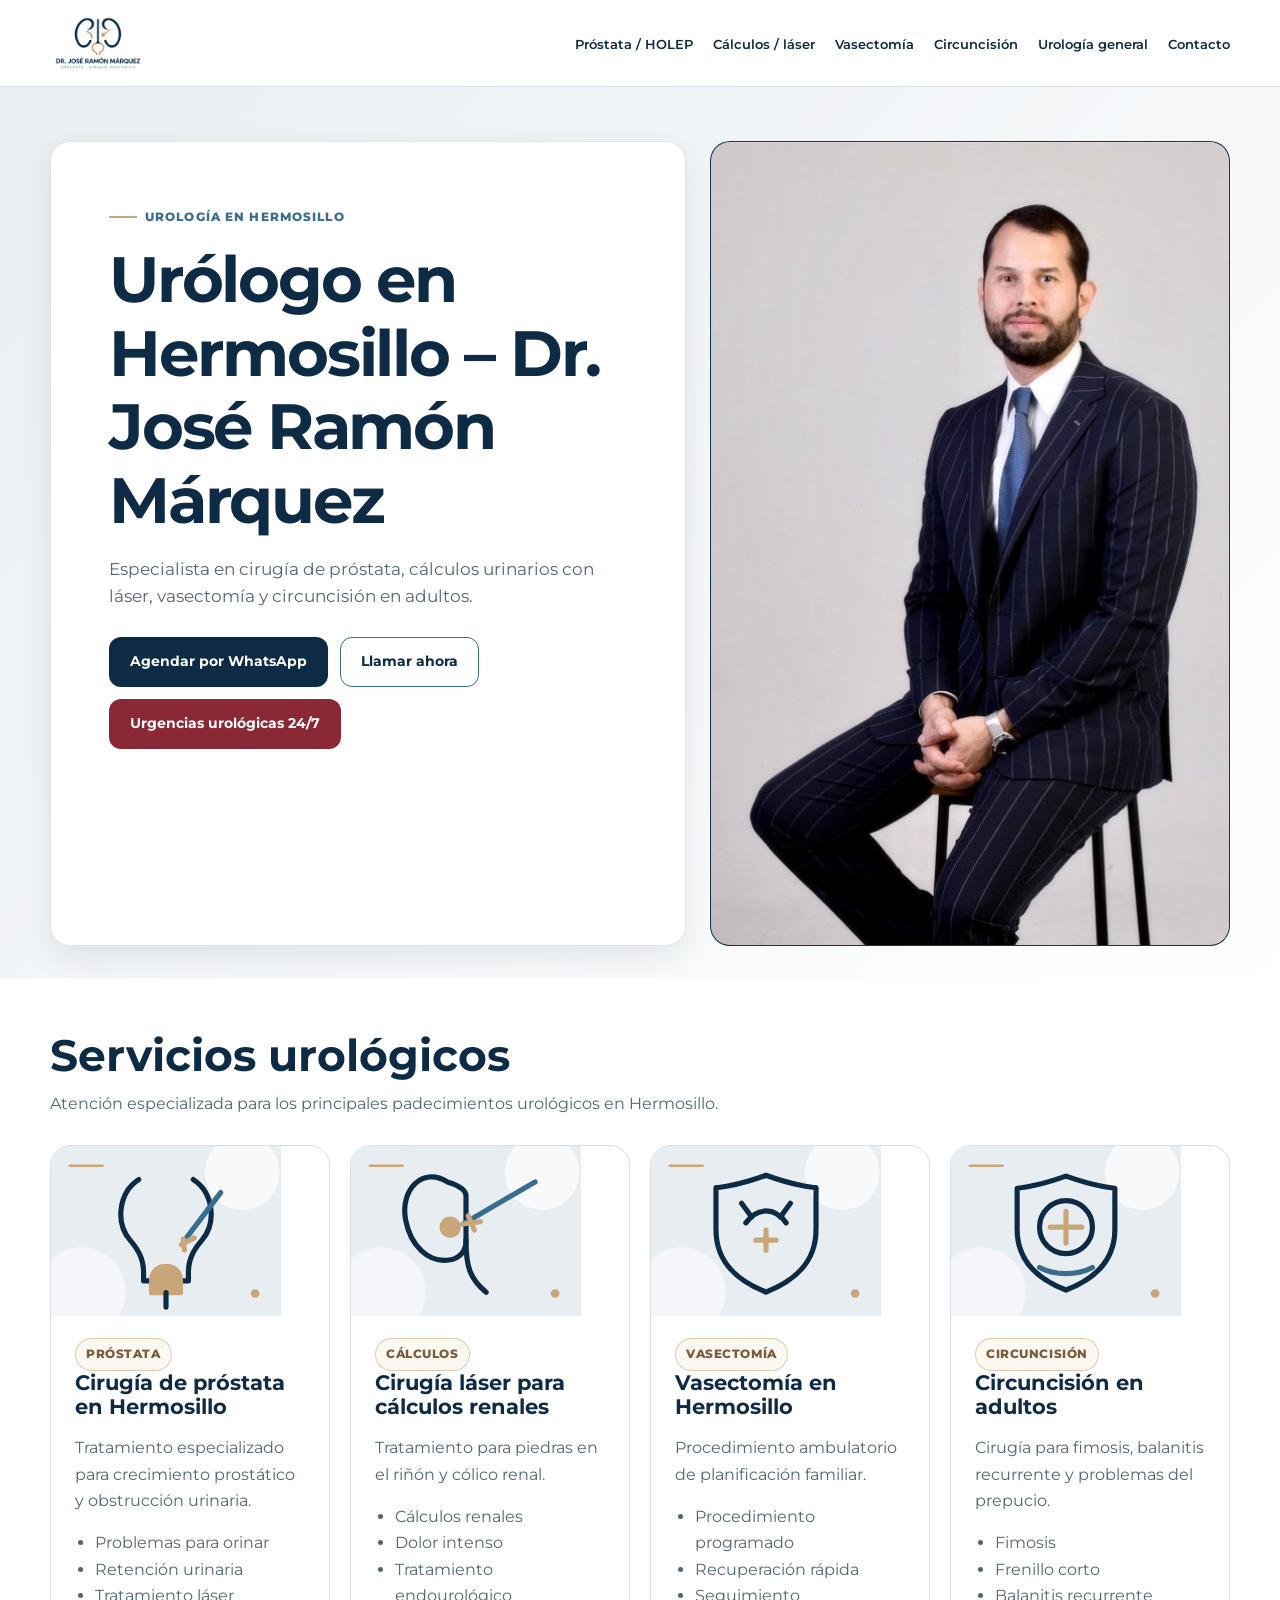
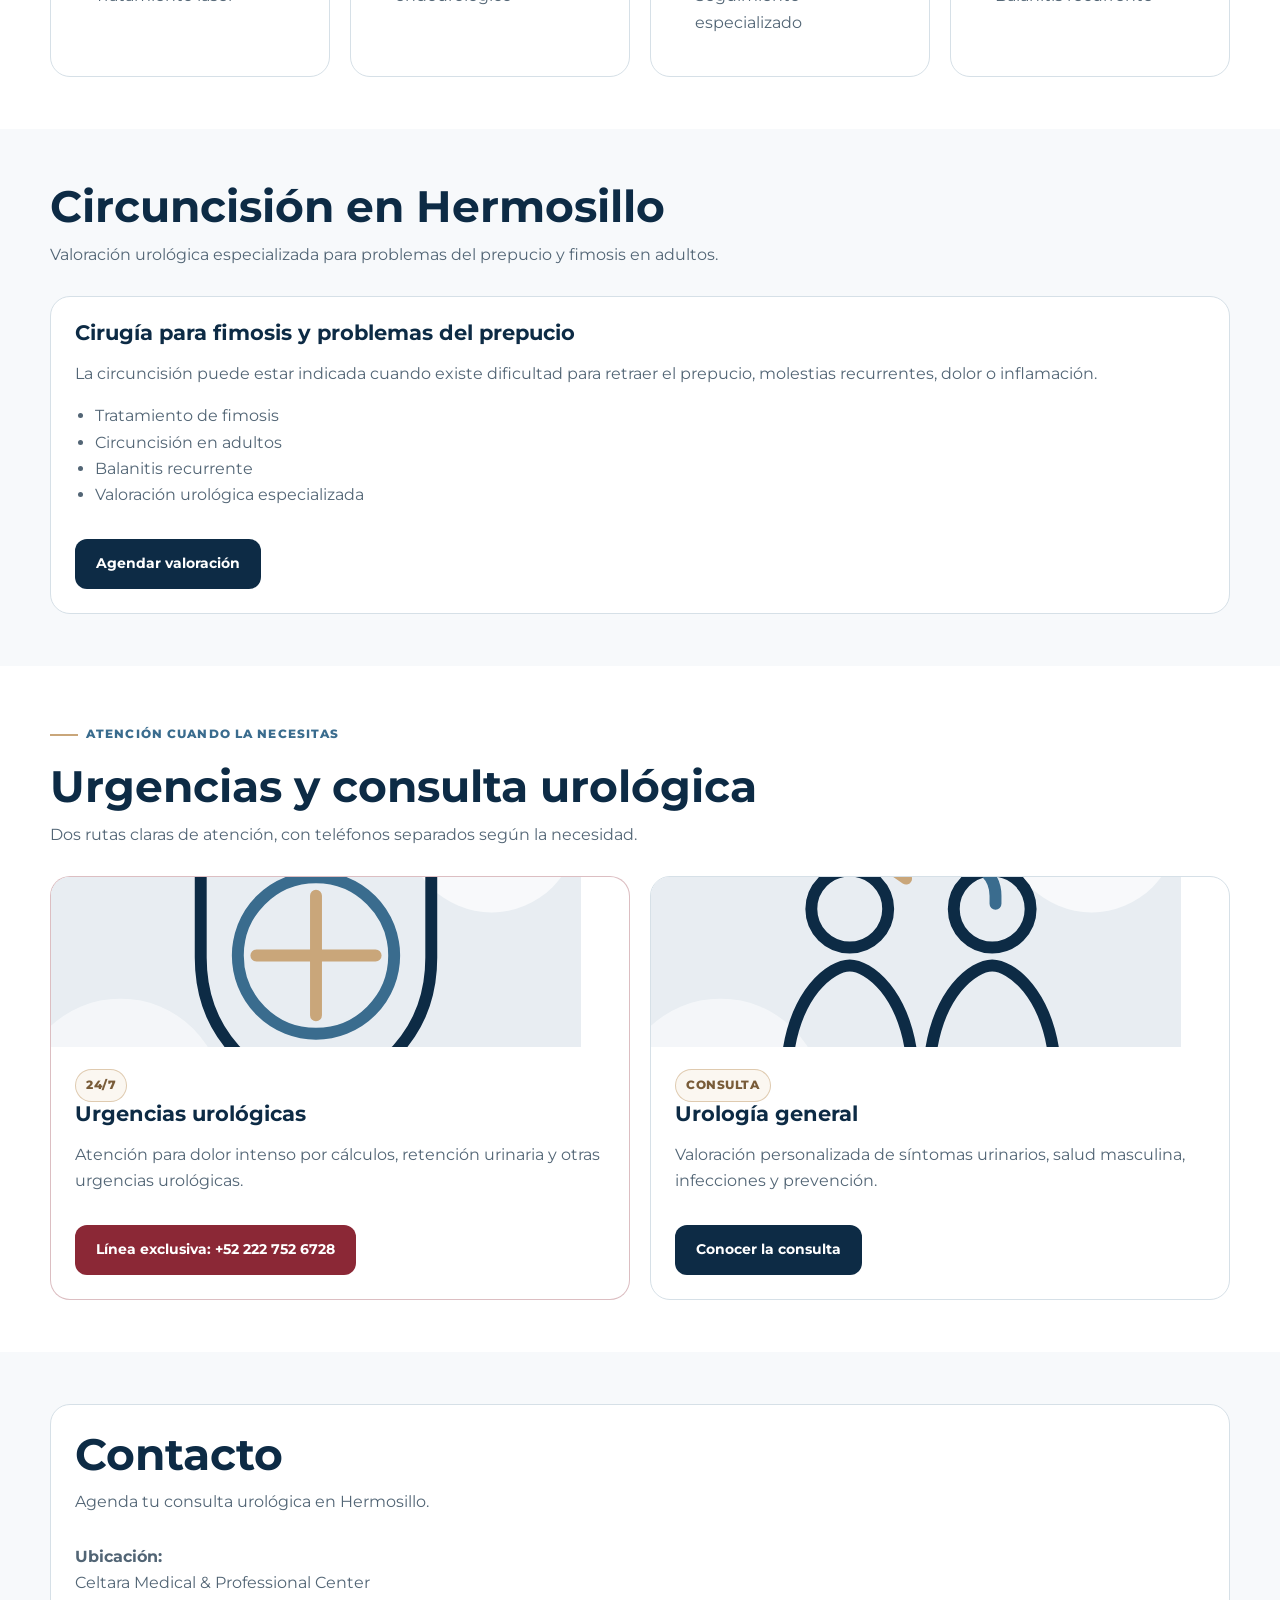
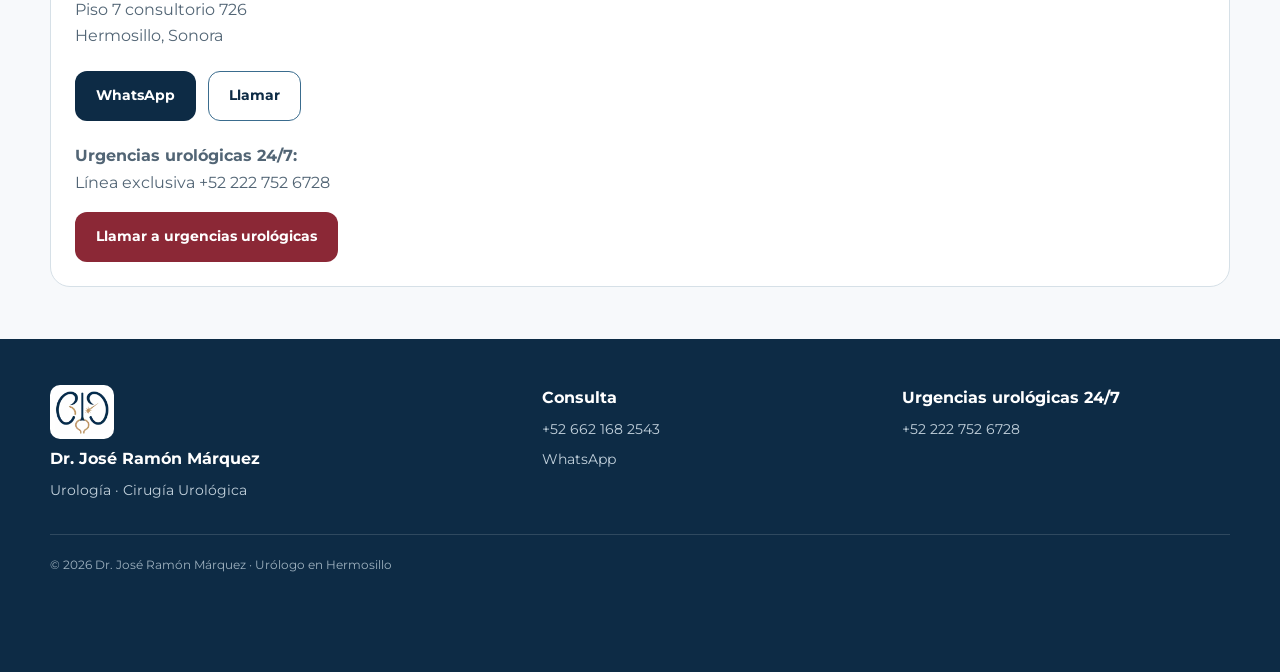
==== commit d0ac507e: "Improve SEO CTR and indexation signals" ====
--- a/index.html
+++ b/index.html
@@ -15,13 +15,11 @@
 
   <link rel="canonical" href="https://www.urologohermosillo.mx/" />
 
-  <title>
-    Urólogo en Hermosillo | Dr. José Ramón Márquez | Próstata, Cálculos, Vasectomía y Circuncisión
-  </title>
+  <title>Urólogo en Hermosillo | Próstata y Cálculos | Dr. Márquez</title>
 
   <meta
     name="description"
-    content="Urólogo en Hermosillo. Dr. José Ramón Márquez especialista en cirugía de próstata, cálculos renales, vasectomía y circuncisión en adultos. Consultorio en Celtara Medical & Professional Center. Citas por WhatsApp."
+    content="Urólogo en Hermosillo para atención de próstata, cálculos renales y cirugía láser. Consulta con el Dr. José Ramón Márquez y recibe valoración especializada."
   />
 
   <meta
@@ -44,6 +42,26 @@
   <meta property="og:image:width" content="516" />
   <meta property="og:image:height" content="800" />
   <meta property="og:image:alt" content="Dr. José Ramón Márquez, urólogo en Hermosillo" />
+
+  <script type="application/ld+json">
+  {
+    "@context": "https://schema.org",
+    "@type": "Physician",
+    "name": "Dr. José Ramón Márquez",
+    "medicalSpecialty": "Urology",
+    "url": "https://www.urologohermosillo.mx/",
+    "telephone": "+52 662 168 2543",
+    "image": "https://www.urologohermosillo.mx/doctor.jpg",
+    "address": {
+      "@type": "PostalAddress",
+      "streetAddress": "Av. P.º Río San Miguel 39",
+      "addressLocality": "Hermosillo",
+      "addressRegion": "Sonora",
+      "postalCode": "83280",
+      "addressCountry": "MX"
+    }
+  }
+  </script>
 
   
   <link rel="preconnect" href="https://fonts.googleapis.com">
@@ -151,7 +169,7 @@
         <div class="tag">Próstata</div>
 
         <h3>
-          Cirugía de próstata
+          Cirugía de próstata en Hermosillo
         </h3>
 
         <p>
@@ -172,7 +190,7 @@
         <div class="tag">Cálculos</div>
 
         <h3>
-          Cirugía láser para cálculos
+          Cirugía láser para cálculos renales
         </h3>
 
         <p>
@@ -193,7 +211,7 @@
         <div class="tag">Vasectomía</div>
 
         <h3>
-          Vasectomía
+          Vasectomía en Hermosillo
         </h3>
 
         <p>
@@ -346,7 +364,7 @@
 
 </main>
 
-<footer class="site-footer"><div class="container footer-grid"><div><img src="assets/brand/03_Isotipo_Footer.webp" alt="" width="72" height="58" loading="lazy"><strong>Dr. José Ramón Márquez</strong><span>Urología · Cirugía Urológica</span></div><div><strong>Consulta</strong><a href="tel:+526621682543">+52 662 168 2543</a><a href="https://wa.me/526621682543" onclick="return gtag_report_conversion(this.href);">WhatsApp</a></div><div><strong>Urgencias urológicas 24/7</strong><a href="tel:+522227526728">+52 222 752 6728</a></div></div><div class="container footer-bottom">© <span data-current-year>2026</span> Dr. José Ramón Márquez · Urólogo en Hermosillo</div></footer>
+<footer class="site-footer"><div class="container footer-grid"><div><img src="assets/brand/03_Isotipo_Footer.webp" alt="Isotipo del Dr. José Ramón Márquez" width="72" height="58" loading="lazy"><strong>Dr. José Ramón Márquez</strong><span>Urología · Cirugía Urológica</span></div><div><strong>Consulta</strong><a href="tel:+526621682543">+52 662 168 2543</a><a href="https://wa.me/526621682543" onclick="return gtag_report_conversion(this.href);">WhatsApp</a></div><div><strong>Urgencias urológicas 24/7</strong><a href="tel:+522227526728">+52 222 752 6728</a></div></div><div class="container footer-bottom">© <span data-current-year>2026</span> Dr. José Ramón Márquez · Urólogo en Hermosillo</div></footer>
 
 </body>
 </html>
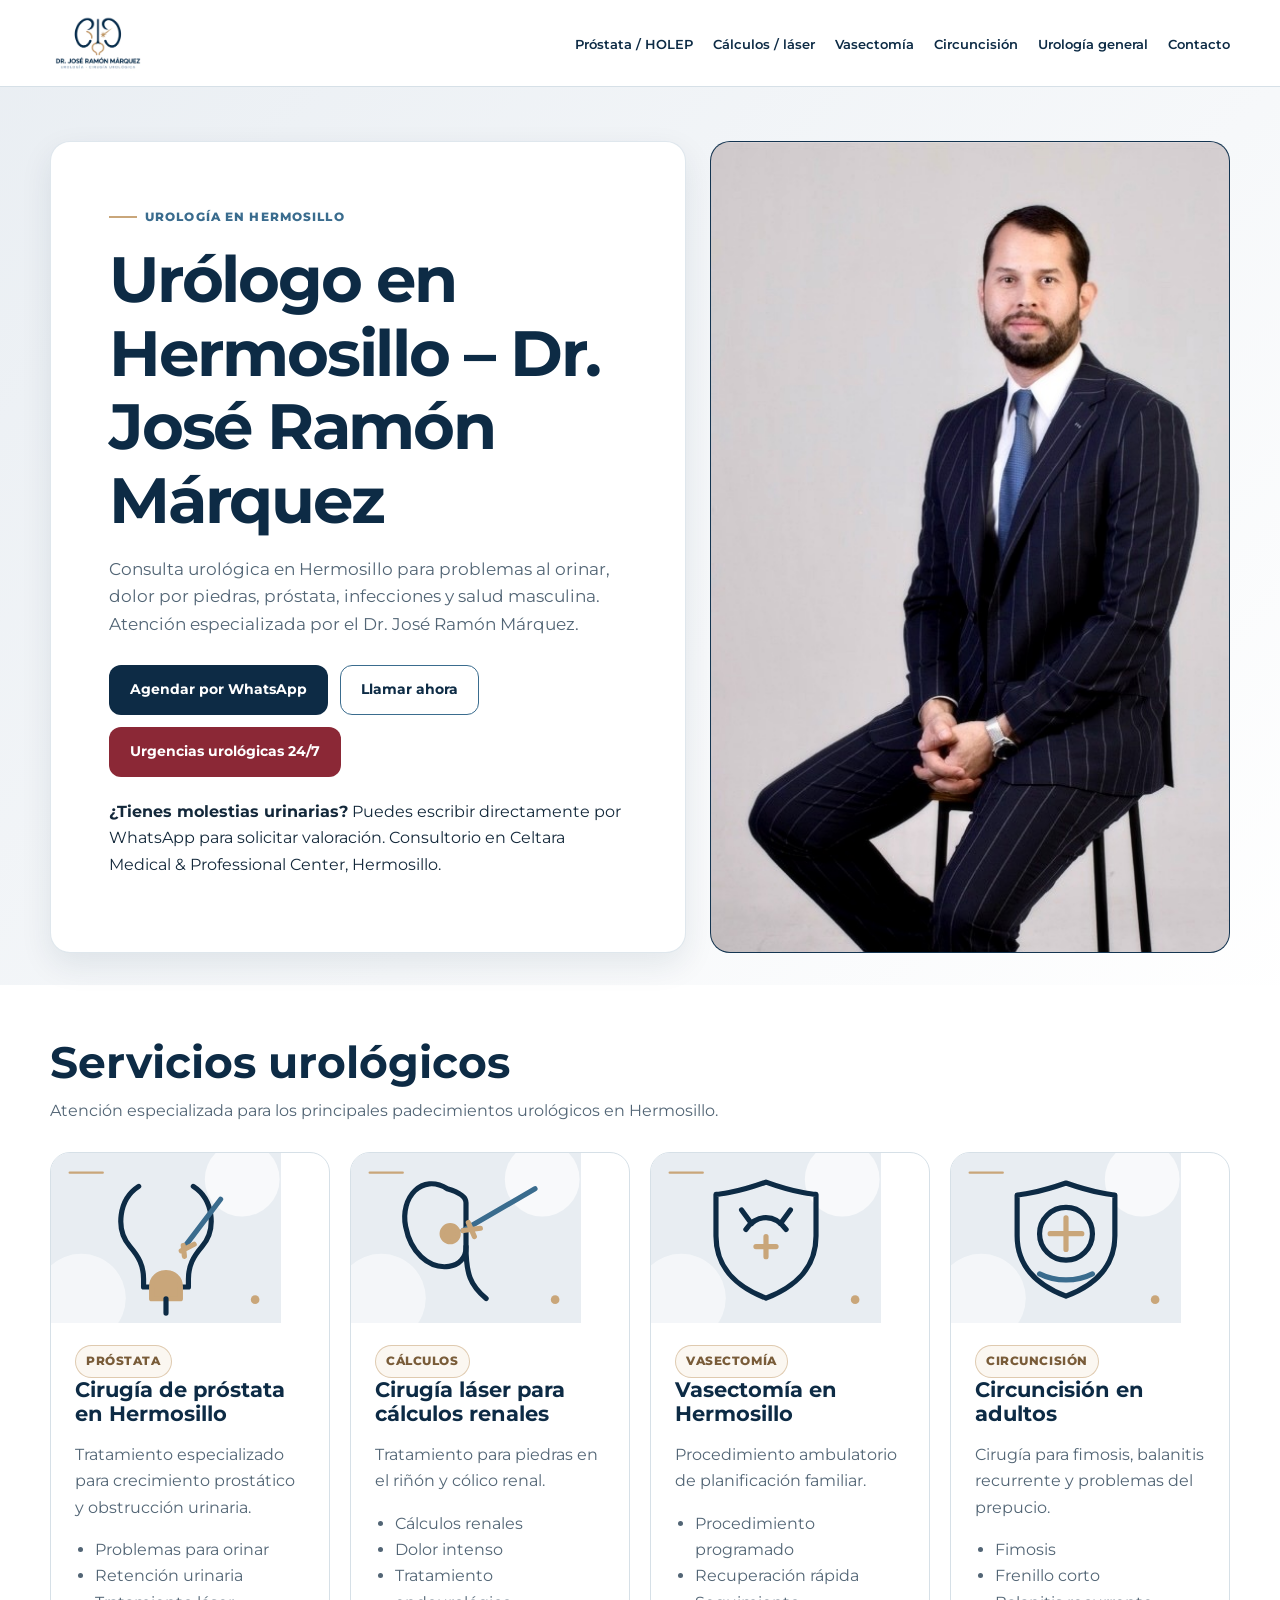
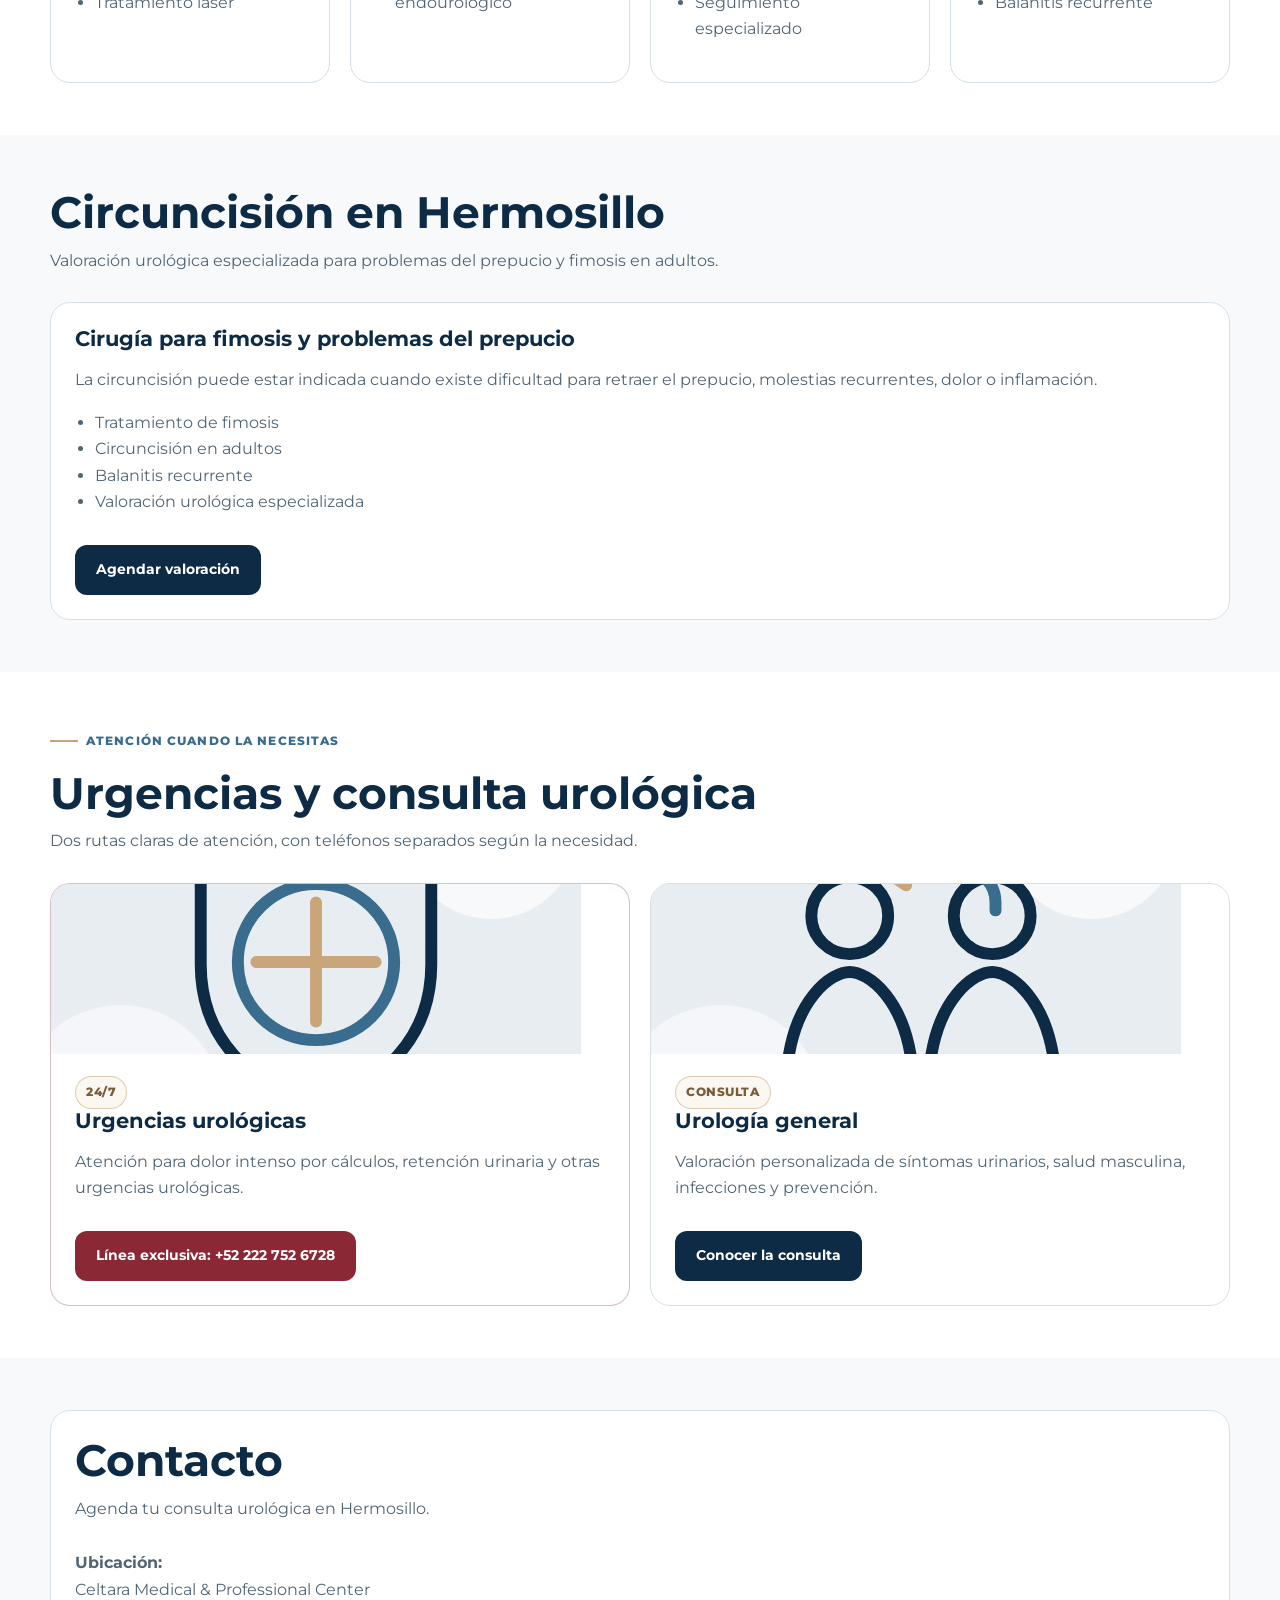
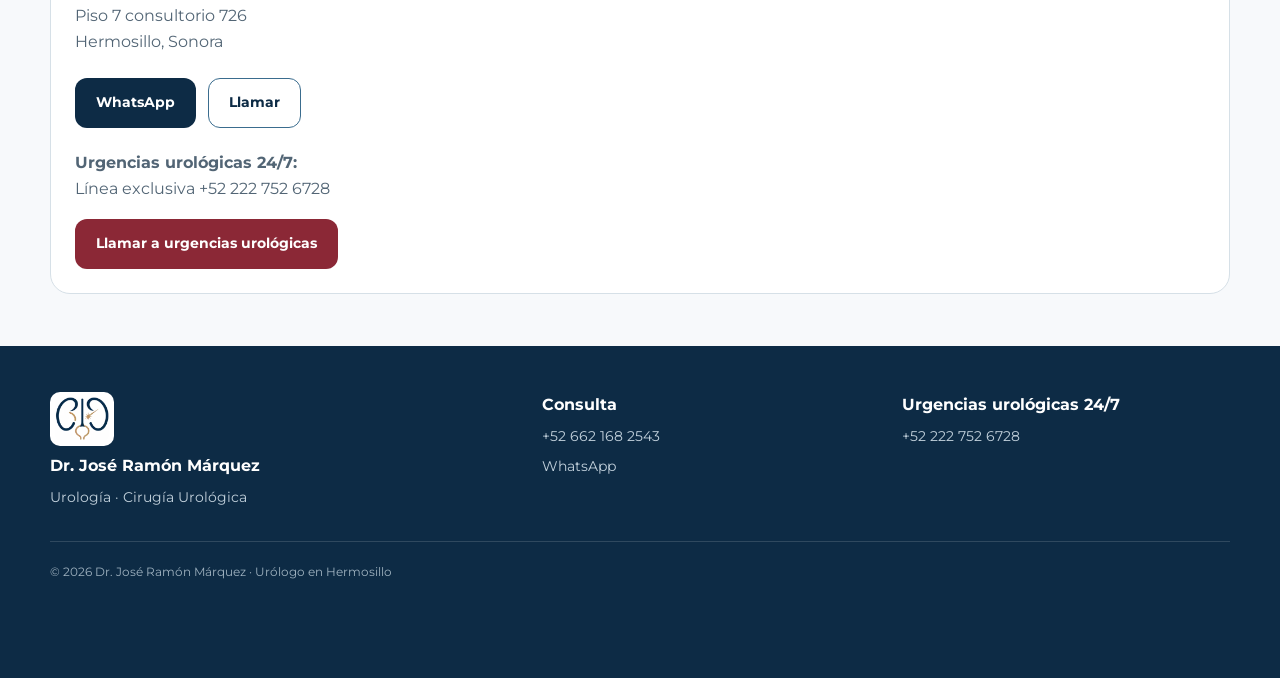
==== commit 17e3df26: "Improve homepage conversion messaging" ====
--- a/index.html
+++ b/index.html
@@ -51,15 +51,7 @@
     "medicalSpecialty": "Urology",
     "url": "https://www.urologohermosillo.mx/",
     "telephone": "+52 662 168 2543",
-    "image": "https://www.urologohermosillo.mx/doctor.jpg",
-    "address": {
-      "@type": "PostalAddress",
-      "streetAddress": "Av. P.º Río San Miguel 39",
-      "addressLocality": "Hermosillo",
-      "addressRegion": "Sonora",
-      "postalCode": "83280",
-      "addressCountry": "MX"
-    }
+    "image": "https://www.urologohermosillo.mx/doctor.jpg"
   }
   </script>
 
@@ -111,14 +103,14 @@
       </h1>
 
       <p class="lead">
-        Especialista en cirugía de próstata, cálculos urinarios con láser, vasectomía y circuncisión en adultos.
+        Consulta urológica en Hermosillo para problemas al orinar, dolor por piedras, próstata, infecciones y salud masculina. Atención especializada por el Dr. José Ramón Márquez.
       </p>
 
       <div class="cta-row">
 
         <a
           class="btn btn-primary"
-          href="https://wa.me/526621682543"
+          href="https://wa.me/526621682543?text=Hola%20doctor%2C%20quiero%20agendar%20una%20consulta%20urol%C3%B3gica%20en%20Hermosillo"
           onclick="return gtag_report_conversion(this.href);"
         >
           Agendar por WhatsApp
@@ -133,6 +125,7 @@
         <a class="btn btn-urgent" href="tel:+522227526728">Urgencias urológicas 24/7</a>
 
       </div>
+      <p class="hero-reassurance"><strong>¿Tienes molestias urinarias?</strong> Puedes escribir directamente por WhatsApp para solicitar valoración. Consultorio en Celtara Medical &amp; Professional Center, Hermosillo.</p>
 
     </div>
 
